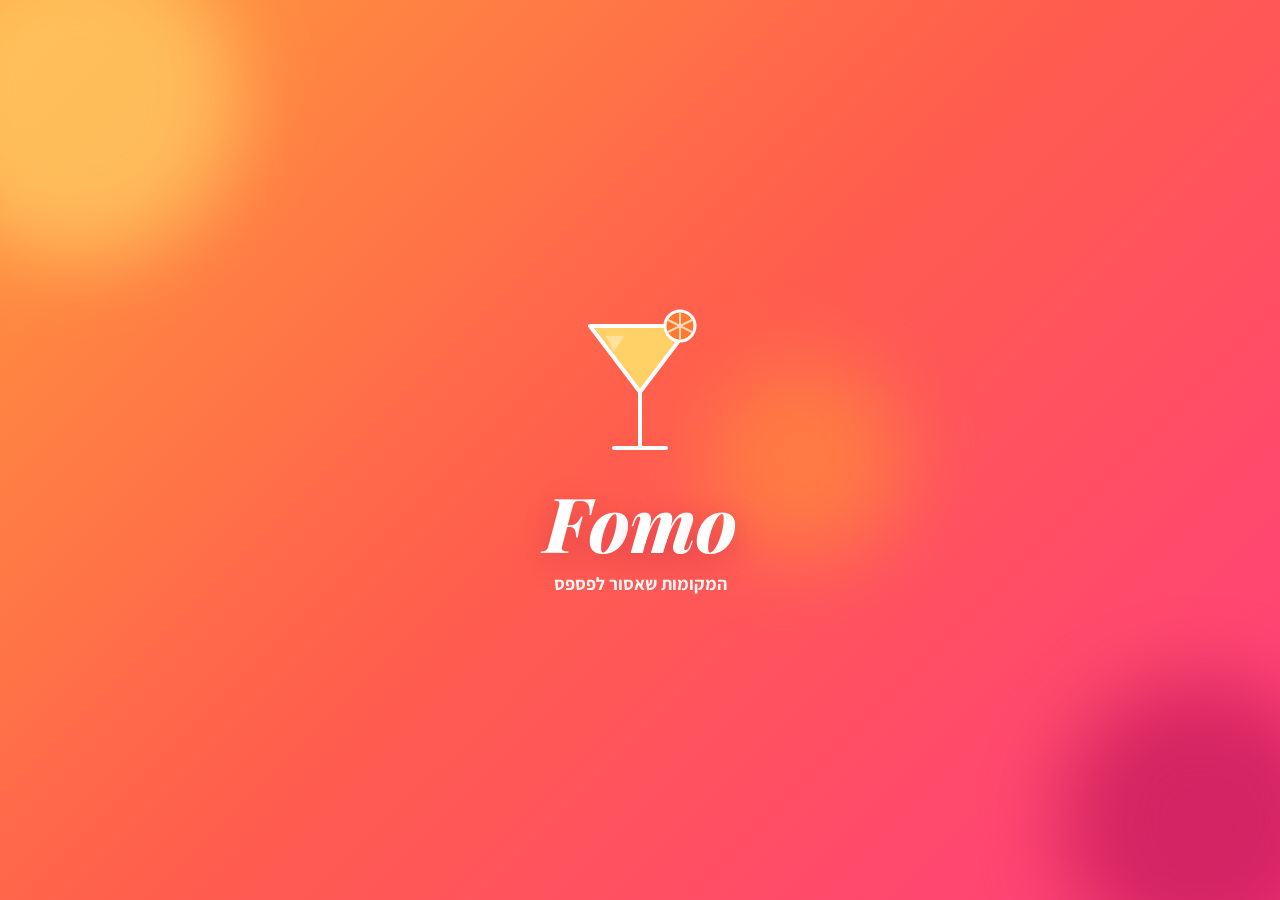
==== index.html @ d60d2521 "v54: settings in 4 tabs (me/group/notifications/more) with deep links; 'קבוצה' instead of 'רשימה'; b" ====
<!DOCTYPE html>
<html lang="he" dir="rtl">
<head>
<meta charset="utf-8">
<meta name="viewport" content="width=device-width,initial-scale=1,viewport-fit=cover">
<title>Fomo</title>
<meta name="theme-color" content="#FF5E4D">
<meta name="apple-mobile-web-app-capable" content="yes">
<meta name="mobile-web-app-capable" content="yes">
<meta name="apple-mobile-web-app-status-bar-style" content="black-translucent">
<meta name="apple-mobile-web-app-title" content="Fomo">
<script>try{var d=document.documentElement,t=localStorage.getItem("rs-theme");if(t)d.dataset.theme=t;var f=localStorage.getItem("rs-fs");if(f)d.dataset.fs=f;if(localStorage.getItem("rs-hc"))d.dataset.hc="1"}catch(e){}</script>
<link rel="manifest" href="manifest.webmanifest">
<link rel="icon" href="icons/icon-192.png">
<link rel="apple-touch-icon" href="icons/apple-touch-icon.png">
<link rel="preconnect" href="https://fonts.googleapis.com">
<link href="https://fonts.googleapis.com/css2?family=Frank+Ruhl+Libre:wght@700;900&family=Playfair+Display:ital,wght@1,800&family=Rubik:wght@500;700;800&family=Assistant:wght@400;600;700&display=swap" rel="stylesheet">
<link rel="stylesheet" href="vendor/leaflet.css?v=54">
<link rel="stylesheet" href="vendor/markercluster.css?v=54">
<link rel="stylesheet" href="style.css?v=54">
</head>
<body class="splashing">
<div id="splash" role="presentation">
  <div class="sp-blob b1"></div><div class="sp-blob b2"></div><div class="sp-blob b3"></div>
  <svg class="sp-glass" viewBox="0 0 120 160" aria-hidden="true">
    <defs><clipPath id="bowl"><path d="M14 22 H106 L60 84 Z"/></clipPath></defs>
    <g clip-path="url(#bowl)"><rect class="liquid" x="0" y="20" width="120" height="70"/><path class="shine" d="M26 30 H44 L34 46 Z"/></g>
    <circle class="bub" cx="52" cy="62" r="2.5"/><circle class="bub" cx="64" cy="54" r="2"/><circle class="bub" cx="58" cy="70" r="1.8"/>
    <path class="outline" d="M10 20 H110 L60 86 Z M60 86 V140 M34 142 H86"/>
    <g class="slice"><circle cx="100" cy="20" r="15" fill="#FF7A2F" stroke="#fff" stroke-width="3"/><path d="M100 7 V33 M88 14 L112 26 M88 26 L112 14" stroke="#FFD9B8" stroke-width="2"/></g>
  </svg>
  <div class="sp-word"><span>F</span><span>o</span><span>m</span><span>o</span></div>
  <div class="sp-tag">המקומות שאסור לפספס</div>
</div>
<div id="gate" class="gate" hidden></div>
<div id="app" hidden>
<header class="band">
  <div class="wrap">
    <div class="top">
      <div>
        <div class="brand">Fomo</div>
        <h1>המסעדות שלנו</h1>
        <div class="stats" id="stats">טוען…</div>
        <div class="greet" id="greet" hidden></div>
      </div>
      <div class="hbtns">
        <button class="btn ghost" id="pickBtn" type="button"><svg viewBox="0 0 24 24" fill="none" stroke="currentColor" stroke-width="2"><rect x="3" y="3" width="18" height="18" rx="4"/><circle cx="8.5" cy="8.5" r="1.3" fill="currentColor"/><circle cx="15.5" cy="15.5" r="1.3" fill="currentColor"/><circle cx="12" cy="12" r="1.3" fill="currentColor"/></svg>לאן הולכים הערב?</button>
        <button class="btn" id="addBtn" type="button"><svg viewBox="0 0 24 24" fill="none" stroke="currentColor" stroke-width="2.5"><path d="M12 5v14M5 12h14"/></svg>מסעדה חדשה</button>
        <button class="btn ghost icon bell-btn" id="bellBtn" type="button" aria-label="מה חדש"><svg viewBox="0 0 24 24" fill="none" stroke="currentColor" stroke-width="2" stroke-linecap="round" stroke-linejoin="round"><path d="M6 8a6 6 0 0 1 12 0c0 7 3 9 3 9H3s3-2 3-9M10.3 21a1.9 1.9 0 0 0 3.4 0"/></svg><span class="bell-n" hidden></span></button>
        <button class="btn ghost" id="listBtn" type="button"><svg viewBox="0 0 24 24" fill="none" stroke="currentColor" stroke-width="2"><path d="M8 6h13M8 12h13M8 18h13M3 6h.01M3 12h.01M3 18h.01"/></svg>הקבוצות שלי</button>
        <button class="btn ghost icon" id="setBtn" type="button" aria-label="הגדרות" title="הגדרות"><svg viewBox="0 0 24 24" fill="none" stroke="currentColor" stroke-width="2"><circle cx="12" cy="12" r="3"/><path d="M19.4 15a1.7 1.7 0 0 0 .3 1.8l.1.1a2 2 0 1 1-2.8 2.8l-.1-.1a1.7 1.7 0 0 0-1.8-.3 1.7 1.7 0 0 0-1 1.5V21a2 2 0 1 1-4 0v-.1a1.7 1.7 0 0 0-1.1-1.5 1.7 1.7 0 0 0-1.8.3l-.1.1a2 2 0 1 1-2.8-2.8l.1-.1a1.7 1.7 0 0 0 .3-1.8 1.7 1.7 0 0 0-1.5-1H3a2 2 0 1 1 0-4h.1a1.7 1.7 0 0 0 1.5-1.1 1.7 1.7 0 0 0-.3-1.8l-.1-.1a2 2 0 1 1 2.8-2.8l.1.1a1.7 1.7 0 0 0 1.8.3H9a1.7 1.7 0 0 0 1-1.5V3a2 2 0 1 1 4 0v.1a1.7 1.7 0 0 0 1 1.5 1.7 1.7 0 0 0 1.8-.3l.1-.1a2 2 0 1 1 2.8 2.8l-.1.1a1.7 1.7 0 0 0-.3 1.8V9a1.7 1.7 0 0 0 1.5 1H21a2 2 0 1 1 0 4h-.1a1.7 1.7 0 0 0-1.5 1z"/></svg></button>
      </div>
    </div>
    <nav class="tabs" aria-label="תצוגות">
      <a href="#" data-v="list"><svg viewBox="0 0 24 24" fill="none" stroke="currentColor" stroke-width="2" aria-hidden="true"><path d="M3 11l9-7 9 7"/><path d="M5 10v10h14V10"/><path d="M10 20v-6h4v6"/></svg><span>בית</span></a>
      <a href="#map" data-v="map"><svg viewBox="0 0 24 24" fill="none" stroke="currentColor" stroke-width="2" aria-hidden="true"><path d="M9 4L3 6v14l6-2 6 2 6-2V4l-6 2z"/><path d="M9 4v14M15 6v14"/></svg><span>מפה</span></a>
      <a href="#timeline" data-v="timeline"><svg viewBox="0 0 24 24" fill="none" stroke="currentColor" stroke-width="2" aria-hidden="true"><rect x="3" y="5" width="18" height="16" rx="2"/><path d="M3 10h18M8 3v4M16 3v4"/></svg><span>יציאות</span></a>
      <a href="#stats" data-v="stats"><svg viewBox="0 0 24 24" fill="none" stroke="currentColor" stroke-width="2" aria-hidden="true"><path d="M4 20V10M10 20V4M16 20v-7M22 20H2"/></svg><span>נתונים</span></a>
      <a href="#me" data-v="me"><svg viewBox="0 0 24 24" fill="none" stroke="currentColor" stroke-width="2" aria-hidden="true"><circle cx="12" cy="8" r="4"/><path d="M4 21c0-4 3.6-7 8-7s8 3 8 7"/></svg><span>אני</span></a>
    </nav>
  </div>
</header>
<main>
  <section class="view" id="v-list">
    <div class="band wrap notices" id="pollBar"></div>
    <div class="band tools wrap">
      <div class="seg" role="group" aria-label="סינון לפי מצב">
        <button type="button" data-view="all" aria-pressed="true">הכל</button>
        <button type="button" data-view="want" aria-pressed="false">רוצים ללכת</button>
        <button type="button" data-view="been" aria-pressed="false">היינו</button>
        <button type="button" data-view="match" aria-pressed="false">שנינו רוצים השבוע</button>
      </div>
      <span class="sx-qwrap"><span class="sx-spark" aria-hidden="true">✨</span><input class="search" id="q" type="search" enterkeyhint="search" placeholder="חיפוש חכם: שם, או ״בר יין שקט״" aria-label="חיפוש חכם"></span>
      <div class="sortrow"><select id="sort" aria-label="מיון">
        <option value="recent">עודכנו לאחרונה</option>
        <option value="rating">הכי אהבנו</option>
        <option value="visit">ביקור אחרון</option>
        <option value="name">לפי שם</option>
        <option value="near">הכי קרוב אליי</option>
      </select><button class="btn mobonly" id="pickBtnM" type="button"><svg viewBox="0 0 24 24" fill="none" stroke="currentColor" stroke-width="2"><rect x="3" y="3" width="18" height="18" rx="4"/><circle cx="8.5" cy="8.5" r="1.3" fill="currentColor"/><circle cx="15.5" cy="15.5" r="1.3" fill="currentColor"/><circle cx="12" cy="12" r="1.3" fill="currentColor"/></svg>לאן הולכים?</button></div>
    </div>
    <div class="stk-sen" id="stkSen" aria-hidden="true"></div><div class="band wrap stickybar" id="stickyBar"><div class="chips" id="cuis" role="toolbar" aria-label="סינון מהיר"></div><div class="chips featrow" id="featRow" role="group" aria-label="סינון לפי תכונות" hidden></div></div>
    <div class="band wrap"><div id="friendsLoved"></div><p class="status" id="status"></p><div class="grid" id="grid"></div></div>
  </section>
  <section class="view band wrap" id="v-map" hidden>
    <div class="mapwrap"><div id="lmap" class="lmap" role="region" aria-label="מפת המסעדות"></div><div id="mapCard" class="mapcard" hidden></div></div>
    <div class="row" style="margin-top:12px"><button class="btn" type="button" id="locMe">המיקום שלי</button><button class="btn" type="button" id="fitAll">הצגת כל המסעדות</button><span class="note" style="margin:0"><i class="dot" style="background:var(--mint)"></i>היינו &nbsp; <i class="dot" style="background:var(--wine)"></i>רוצים ללכת</span></div>
    <div id="nomap"></div>
  </section>
  <section class="view band wrap" id="v-timeline" hidden>
    <div id="soon"></div>
    <div id="memory"></div>
    <div class="row"><div class="seg" role="group" aria-label="סינון ביקורים"><button type="button" data-tl="all" aria-pressed="true">כל הביקורים</button><button type="button" data-tl="special" aria-pressed="false">רק ימים מיוחדים</button></div></div>
    <div id="tl"></div>
  </section>
  <section class="view band wrap" id="v-stats" hidden>
    <div class="row" style="justify-content:space-between;margin-bottom:16px"><h2 style="font-size:clamp(26px,3.5vw,34px)" id="stTitle">הסטטיסטיקות שלנו</h2><select id="stYear" aria-label="תקופה"></select></div>
    <div id="st"></div>
  </section>
  <section class="view band wrap" id="v-me" hidden><div id="me"></div></section>
</main>
<nav class="tabbar" aria-label="ניווט">
  <a href="#" data-v="list"><svg viewBox="0 0 24 24" fill="none" stroke="currentColor" stroke-width="2"><path d="M3 11l9-7 9 7"/><path d="M5 10v10h14V10"/><path d="M10 20v-6h4v6"/></svg><span>בית</span></a>
  <a href="#map" data-v="map"><svg viewBox="0 0 24 24" fill="none" stroke="currentColor" stroke-width="2"><path d="M9 4L3 6v14l6-2 6 2 6-2V4l-6 2z"/><path d="M9 4v14M15 6v14"/></svg><span>מפה</span></a>
  <button type="button" class="tb-add" id="addBtnM" aria-label="מקום חדש"><svg viewBox="0 0 24 24" fill="none" stroke="currentColor" stroke-width="2.6"><path d="M12 5v14M5 12h14"/></svg></button>
  <a href="#timeline" data-v="timeline"><svg viewBox="0 0 24 24" fill="none" stroke="currentColor" stroke-width="2"><rect x="3" y="5" width="18" height="16" rx="2"/><path d="M3 10h18M8 3v4M16 3v4"/></svg><span>יציאות</span></a>
  <a href="#me" data-v="me"><svg viewBox="0 0 24 24" fill="none" stroke="currentColor" stroke-width="2" aria-hidden="true"><circle cx="12" cy="8" r="4"/><path d="M4 21c0-4 3.6-7 8-7s8 3 8 7"/></svg><span>אני</span></a>
</nav>
<button class="fab" id="fab" type="button" aria-label="צילום במסעדה" title="צילום במסעדה"><svg viewBox="0 0 24 24" fill="none" stroke="currentColor" stroke-width="2"><path d="M4 8h3l2-3h6l2 3h3v11H4z"/><circle cx="12" cy="13" r="3.5"/></svg></button>
</div>
<div class="ov" id="ov" hidden><div class="sheet" role="dialog" aria-modal="true" aria-label="פרטים"><div class="sx-bar"><button class="x" type="button" id="closeBtn" aria-label="סגירה">×</button></div><div id="sb"></div></div></div>
<div class="lb" id="lb" hidden><img id="lbImg" alt=""></div>
<div class="toast" id="toast" hidden></div>
<div class="utoast" id="utoast" hidden role="status"><span id="utTxt"></span><button type="button" id="utBtn">ביטול</button><i id="utBar"></i></div>
<div class="ptr" id="ptr" aria-hidden="true"><svg viewBox="0 0 24 24" fill="none" stroke="currentColor" stroke-width="2.4" stroke-linecap="round"><path d="M12 4v12M6 10l6 6 6-6"/></svg></div>
<datalist id="cuisList"><option>איטלקי</option><option>אסייתי</option><option>יפני / סושי</option><option>בשרים</option><option>דגים ופירות ים</option><option>ים-תיכוני</option><option>המבורגר</option><option>פיצה</option><option>מקסיקני</option><option>הודי</option><option>מסעדת שף</option><option>בר קוקטיילים</option><option>בר יין</option><option>פאב</option><option>קפה ובראנץ'</option><option>טבעוני</option><option>חומוס ומזרחי</option><option>קינוחים</option></datalist>
<script src="config.js?v=54"></script>
<script src="vendor/supabase.js?v=54"></script>
<script src="app.js?v=54"></script>
</body>
</html>
---- vendor/leaflet.css ----
/* required styles */

.leaflet-pane,
.leaflet-tile,
.leaflet-marker-icon,
.leaflet-marker-shadow,
.leaflet-tile-container,
.leaflet-pane > svg,
.leaflet-pane > canvas,
.leaflet-zoom-box,
.leaflet-image-layer,
.leaflet-layer {
	position: absolute;
	left: 0;
	top: 0;
	}
.leaflet-container {
	overflow: hidden;
	}
.leaflet-tile,
.leaflet-marker-icon,
.leaflet-marker-shadow {
	-webkit-user-select: none;
	   -moz-user-select: none;
	        user-select: none;
	  -webkit-user-drag: none;
	}
/* Prevents IE11 from highlighting tiles in blue */
.leaflet-tile::selection {
	background: transparent;
}
/* Safari renders non-retina tile on retina better with this, but Chrome is worse */
.leaflet-safari .leaflet-tile {
	image-rendering: -webkit-optimize-contrast;
	}
/* hack that prevents hw layers "stretching" when loading new tiles */
.leaflet-safari .leaflet-tile-container {
	width: 1600px;
	height: 1600px;
	-webkit-transform-origin: 0 0;
	}
.leaflet-marker-icon,
.leaflet-marker-shadow {
	display: block;
	}
/* .leaflet-container svg: reset svg max-width decleration shipped in Joomla! (joomla.org) 3.x */
/* .leaflet-container img: map is broken in FF if you have max-width: 100% on tiles */
.leaflet-container .leaflet-overlay-pane svg {
	max-width: none !important;
	max-height: none !important;
	}
.leaflet-container .leaflet-marker-pane img,
.leaflet-container .leaflet-shadow-pane img,
.leaflet-container .leaflet-tile-pane img,
.leaflet-container img.leaflet-image-layer,
.leaflet-container .leaflet-tile {
	max-width: none !important;
	max-height: none !important;
	width: auto;
	padding: 0;
	}

.leaflet-container img.leaflet-tile {
	/* See: https://bugs.chromium.org/p/chromium/issues/detail?id=600120 */
	mix-blend-mode: plus-lighter;
}

.leaflet-container.leaflet-touch-zoom {
	-ms-touch-action: pan-x pan-y;
	touch-action: pan-x pan-y;
	}
.leaflet-container.leaflet-touch-drag {
	-ms-touch-action: pinch-zoom;
	/* Fallback for FF which doesn't support pinch-zoom */
	touch-action: none;
	touch-action: pinch-zoom;
}
.leaflet-container.leaflet-touch-drag.leaflet-touch-zoom {
	-ms-touch-action: none;
	touch-action: none;
}
.leaflet-container {
	-webkit-tap-highlight-color: transparent;
}
.leaflet-container a {
	-webkit-tap-highlight-color: rgba(51, 181, 229, 0.4);
}
.leaflet-tile {
	filter: inherit;
	visibility: hidden;
	}
.leaflet-tile-loaded {
	visibility: inherit;
	}
.leaflet-zoom-box {
	width: 0;
	height: 0;
	-moz-box-sizing: border-box;
	     box-sizing: border-box;
	z-index: 800;
	}
/* workaround for https://bugzilla.mozilla.org/show_bug.cgi?id=888319 */
.leaflet-overlay-pane svg {
	-moz-user-select: none;
	}

.leaflet-pane         { z-index: 400; }

.leaflet-tile-pane    { z-index: 200; }
.leaflet-overlay-pane { z-index: 400; }
.leaflet-shadow-pane  { z-index: 500; }
.leaflet-marker-pane  { z-index: 600; }
.leaflet-tooltip-pane   { z-index: 650; }
.leaflet-popup-pane   { z-index: 700; }

.leaflet-map-pane canvas { z-index: 100; }
.leaflet-map-pane svg    { z-index: 200; }

.leaflet-vml-shape {
	width: 1px;
	height: 1px;
	}
.lvml {
	behavior: url(#default#VML);
	display: inline-block;
	position: absolute;
	}


/* control positioning */

.leaflet-control {
	position: relative;
	z-index: 800;
	pointer-events: visiblePainted; /* IE 9-10 doesn't have auto */
	pointer-events: auto;
	}
.leaflet-top,
.leaflet-bottom {
	position: absolute;
	z-index: 1000;
	pointer-events: none;
	}
.leaflet-top {
	top: 0;
	}
.leaflet-right {
	right: 0;
	}
.leaflet-bottom {
	bottom: 0;
	}
.leaflet-left {
	left: 0;
	}
.leaflet-control {
	float: left;
	clear: both;
	}
.leaflet-right .leaflet-control {
	float: right;
	}
.leaflet-top .leaflet-control {
	margin-top: 10px;
	}
.leaflet-bottom .leaflet-control {
	margin-bottom: 10px;
	}
.leaflet-left .leaflet-control {
	margin-left: 10px;
	}
.leaflet-right .leaflet-control {
	margin-right: 10px;
	}


/* zoom and fade animations */

.leaflet-fade-anim .leaflet-popup {
	opacity: 0;
	-webkit-transition: opacity 0.2s linear;
	   -moz-transition: opacity 0.2s linear;
	        transition: opacity 0.2s linear;
	}
.leaflet-fade-anim .leaflet-map-pane .leaflet-popup {
	opacity: 1;
	}
.leaflet-zoom-animated {
	-webkit-transform-origin: 0 0;
	    -ms-transform-origin: 0 0;
	        transform-origin: 0 0;
	}
svg.leaflet-zoom-animated {
	will-change: transform;
}

.leaflet-zoom-anim .leaflet-zoom-animated {
	-webkit-transition: -webkit-transform 0.25s cubic-bezier(0,0,0.25,1);
	   -moz-transition:    -moz-transform 0.25s cubic-bezier(0,0,0.25,1);
	        transition:         transform 0.25s cubic-bezier(0,0,0.25,1);
	}
.leaflet-zoom-anim .leaflet-tile,
.leaflet-pan-anim .leaflet-tile {
	-webkit-transition: none;
	   -moz-transition: none;
	        transition: none;
	}

.leaflet-zoom-anim .leaflet-zoom-hide {
	visibility: hidden;
	}


/* cursors */

.leaflet-interactive {
	cursor: pointer;
	}
.leaflet-grab {
	cursor: -webkit-grab;
	cursor:    -moz-grab;
	cursor:         grab;
	}
.leaflet-crosshair,
.leaflet-crosshair .leaflet-interactive {
	cursor: crosshair;
	}
.leaflet-popup-pane,
.leaflet-control {
	cursor: auto;
	}
.leaflet-dragging .leaflet-grab,
.leaflet-dragging .leaflet-grab .leaflet-interactive,
.leaflet-dragging .leaflet-marker-draggable {
	cursor: move;
	cursor: -webkit-grabbing;
	cursor:    -moz-grabbing;
	cursor:         grabbing;
	}

/* marker & overlays interactivity */
.leaflet-marker-icon,
.leaflet-marker-shadow,
.leaflet-image-layer,
.leaflet-pane > svg path,
.leaflet-tile-container {
	pointer-events: none;
	}

.leaflet-marker-icon.leaflet-interactive,
.leaflet-image-layer.leaflet-interactive,
.leaflet-pane > svg path.leaflet-interactive,
svg.leaflet-image-layer.leaflet-interactive path {
	pointer-events: visiblePainted; /* IE 9-10 doesn't have auto */
	pointer-events: auto;
	}

/* visual tweaks */

.leaflet-container {
	background: #ddd;
	outline-offset: 1px;
	}
.leaflet-container a {
	color: #0078A8;
	}
.leaflet-zoom-box {
	border: 2px dotted #38f;
	background: rgba(255,255,255,0.5);
	}


/* general typography */
.leaflet-container {
	font-family: "Helvetica Neue", Arial, Helvetica, sans-serif;
	font-size: 12px;
	font-size: 0.75rem;
	line-height: 1.5;
	}


/* general toolbar styles */

.leaflet-bar {
	box-shadow: 0 1px 5px rgba(0,0,0,0.65);
	border-radius: 4px;
	}
.leaflet-bar a {
	background-color: #fff;
	border-bottom: 1px solid #ccc;
	width: 26px;
	height: 26px;
	line-height: 26px;
	display: block;
	text-align: center;
	text-decoration: none;
	color: black;
	}
.leaflet-bar a,
.leaflet-control-layers-toggle {
	background-position: 50% 50%;
	background-repeat: no-repeat;
	display: block;
	}
.leaflet-bar a:hover,
.leaflet-bar a:focus {
	background-color: #f4f4f4;
	}
.leaflet-bar a:first-child {
	border-top-left-radius: 4px;
	border-top-right-radius: 4px;
	}
.leaflet-bar a:last-child {
	border-bottom-left-radius: 4px;
	border-bottom-right-radius: 4px;
	border-bottom: none;
	}
.leaflet-bar a.leaflet-disabled {
	cursor: default;
	background-color: #f4f4f4;
	color: #bbb;
	}

.leaflet-touch .leaflet-bar a {
	width: 30px;
	height: 30px;
	line-height: 30px;
	}
.leaflet-touch .leaflet-bar a:first-child {
	border-top-left-radius: 2px;
	border-top-right-radius: 2px;
	}
.leaflet-touch .leaflet-bar a:last-child {
	border-bottom-left-radius: 2px;
	border-bottom-right-radius: 2px;
	}

/* zoom control */

.leaflet-control-zoom-in,
.leaflet-control-zoom-out {
	font: bold 18px 'Lucida Console', Monaco, monospace;
	text-indent: 1px;
	}

.leaflet-touch .leaflet-control-zoom-in, .leaflet-touch .leaflet-control-zoom-out  {
	font-size: 22px;
	}


/* layers control */

.leaflet-control-layers {
	box-shadow: 0 1px 5px rgba(0,0,0,0.4);
	background: #fff;
	border-radius: 5px;
	}
.leaflet-control-layers-toggle {
	background-image: url(images/layers.png);
	width: 36px;
	height: 36px;
	}
.leaflet-retina .leaflet-control-layers-toggle {
	background-image: url(images/layers-2x.png);
	background-size: 26px 26px;
	}
.leaflet-touch .leaflet-control-layers-toggle {
	width: 44px;
	height: 44px;
	}
.leaflet-control-layers .leaflet-control-layers-list,
.leaflet-control-layers-expanded .leaflet-control-layers-toggle {
	display: none;
	}
.leaflet-control-layers-expanded .leaflet-control-layers-list {
	display: block;
	position: relative;
	}
.leaflet-control-layers-expanded {
	padding: 6px 10px 6px 6px;
	color: #333;
	background: #fff;
	}
.leaflet-control-layers-scrollbar {
	overflow-y: scroll;
	overflow-x: hidden;
	padding-right: 5px;
	}
.leaflet-control-layers-selector {
	margin-top: 2px;
	position: relative;
	top: 1px;
	}
.leaflet-control-layers label {
	display: block;
	font-size: 13px;
	font-size: 1.08333em;
	}
.leaflet-control-layers-separator {
	height: 0;
	border-top: 1px solid #ddd;
	margin: 5px -10px 5px -6px;
	}

/* Default icon URLs */
.leaflet-default-icon-path { /* used only in path-guessing heuristic, see L.Icon.Default */
	background-image: url(images/marker-icon.png);
	}


/* attribution and scale controls */

.leaflet-container .leaflet-control-attribution {
	background: #fff;
	background: rgba(255, 255, 255, 0.8);
	margin: 0;
	}
.leaflet-control-attribution,
.leaflet-control-scale-line {
	padding: 0 5px;
	color: #333;
	line-height: 1.4;
	}
.leaflet-control-attribution a {
	text-decoration: none;
	}
.leaflet-control-attribution a:hover,
.leaflet-control-attribution a:focus {
	text-decoration: underline;
	}
.leaflet-attribution-flag {
	display: inline !important;
	vertical-align: baseline !important;
	width: 1em;
	height: 0.6669em;
	}
.leaflet-left .leaflet-control-scale {
	margin-left: 5px;
	}
.leaflet-bottom .leaflet-control-scale {
	margin-bottom: 5px;
	}
.leaflet-control-scale-line {
	border: 2px solid #777;
	border-top: none;
	line-height: 1.1;
	padding: 2px 5px 1px;
	white-space: nowrap;
	-moz-box-sizing: border-box;
	     box-sizing: border-box;
	background: rgba(255, 255, 255, 0.8);
	text-shadow: 1px 1px #fff;
	}
.leaflet-control-scale-line:not(:first-child) {
	border-top: 2px solid #777;
	border-bottom: none;
	margin-top: -2px;
	}
.leaflet-control-scale-line:not(:first-child):not(:last-child) {
	border-bottom: 2px solid #777;
	}

.leaflet-touch .leaflet-control-attribution,
.leaflet-touch .leaflet-control-layers,
.leaflet-touch .leaflet-bar {
	box-shadow: none;
	}
.leaflet-touch .leaflet-control-layers,
.leaflet-touch .leaflet-bar {
	border: 2px solid rgba(0,0,0,0.2);
	background-clip: padding-box;
	}


/* popup */

.leaflet-popup {
	position: absolute;
	text-align: center;
	margin-bottom: 20px;
	}
.leaflet-popup-content-wrapper {
	padding: 1px;
	text-align: left;
	border-radius: 12px;
	}
.leaflet-popup-content {
	margin: 13px 24px 13px 20px;
	line-height: 1.3;
	font-size: 13px;
	font-size: 1.08333em;
	min-height: 1px;
	}
.leaflet-popup-content p {
	margin: 17px 0;
	margin: 1.3em 0;
	}
.leaflet-popup-tip-container {
	width: 40px;
	height: 20px;
	position: absolute;
	left: 50%;
	margin-top: -1px;
	margin-left: -20px;
	overflow: hidden;
	pointer-events: none;
	}
.leaflet-popup-tip {
	width: 17px;
	height: 17px;
	padding: 1px;

	margin: -10px auto 0;
	pointer-events: auto;

	-webkit-transform: rotate(45deg);
	   -moz-transform: rotate(45deg);
	    -ms-transform: rotate(45deg);
	        transform: rotate(45deg);
	}
.leaflet-popup-content-wrapper,
.leaflet-popup-tip {
	background: white;
	color: #333;
	box-shadow: 0 3px 14px rgba(0,0,0,0.4);
	}
.leaflet-container a.leaflet-popup-close-button {
	position: absolute;
	top: 0;
	right: 0;
	border: none;
	text-align: center;
	width: 24px;
	height: 24px;
	font: 16px/24px Tahoma, Verdana, sans-serif;
	color: #757575;
	text-decoration: none;
	background: transparent;
	}
.leaflet-container a.leaflet-popup-close-button:hover,
.leaflet-container a.leaflet-popup-close-button:focus {
	color: #585858;
	}
.leaflet-popup-scrolled {
	overflow: auto;
	}

.leaflet-oldie .leaflet-popup-content-wrapper {
	-ms-zoom: 1;
	}
.leaflet-oldie .leaflet-popup-tip {
	width: 24px;
	margin: 0 auto;

	-ms-filter: "progid:DXImageTransform.Microsoft.Matrix(M11=0.70710678, M12=0.70710678, M21=-0.70710678, M22=0.70710678)";
	filter: progid:DXImageTransform.Microsoft.Matrix(M11=0.70710678, M12=0.70710678, M21=-0.70710678, M22=0.70710678);
	}

.leaflet-oldie .leaflet-control-zoom,
.leaflet-oldie .leaflet-control-layers,
.leaflet-oldie .leaflet-popup-content-wrapper,
.leaflet-oldie .leaflet-popup-tip {
	border: 1px solid #999;
	}


/* div icon */

.leaflet-div-icon {
	background: #fff;
	border: 1px solid #666;
	}


/* Tooltip */
/* Base styles for the element that has a tooltip */
.leaflet-tooltip {
	position: absolute;
	padding: 6px;
	background-color: #fff;
	border: 1px solid #fff;
	border-radius: 3px;
	color: #222;
	white-space: nowrap;
	-webkit-user-select: none;
	-moz-user-select: none;
	-ms-user-select: none;
	user-select: none;
	pointer-events: none;
	box-shadow: 0 1px 3px rgba(0,0,0,0.4);
	}
.leaflet-tooltip.leaflet-interactive {
	cursor: pointer;
	pointer-events: auto;
	}
.leaflet-tooltip-top:before,
.leaflet-tooltip-bottom:before,
.leaflet-tooltip-left:before,
.leaflet-tooltip-right:before {
	position: absolute;
	pointer-events: none;
	border: 6px solid transparent;
	background: transparent;
	content: "";
	}

/* Directions */

.leaflet-tooltip-bottom {
	margin-top: 6px;
}
.leaflet-tooltip-top {
	margin-top: -6px;
}
.leaflet-tooltip-bottom:before,
.leaflet-tooltip-top:before {
	left: 50%;
	margin-left: -6px;
	}
.leaflet-tooltip-top:before {
	bottom: 0;
	margin-bottom: -12px;
	border-top-color: #fff;
	}
.leaflet-tooltip-bottom:before {
	top: 0;
	margin-top: -12px;
	margin-left: -6px;
	border-bottom-color: #fff;
	}
.leaflet-tooltip-left {
	margin-left: -6px;
}
.leaflet-tooltip-right {
	margin-left: 6px;
}
.leaflet-tooltip-left:before,
.leaflet-tooltip-right:before {
	top: 50%;
	margin-top: -6px;
	}
.leaflet-tooltip-left:before {
	right: 0;
	margin-right: -12px;
	border-left-color: #fff;
	}
.leaflet-tooltip-right:before {
	left: 0;
	margin-left: -12px;
	border-right-color: #fff;
	}

/* Printing */

@media print {
	/* Prevent printers from removing background-images of controls. */
	.leaflet-control {
		-webkit-print-color-adjust: exact;
		print-color-adjust: exact;
		}
	}
---- vendor/markercluster.css ----
.leaflet-cluster-anim .leaflet-marker-icon, .leaflet-cluster-anim .leaflet-marker-shadow {
	-webkit-transition: -webkit-transform 0.3s ease-out, opacity 0.3s ease-in;
	-moz-transition: -moz-transform 0.3s ease-out, opacity 0.3s ease-in;
	-o-transition: -o-transform 0.3s ease-out, opacity 0.3s ease-in;
	transition: transform 0.3s ease-out, opacity 0.3s ease-in;
}

.leaflet-cluster-spider-leg {
	/* stroke-dashoffset (duration and function) should match with leaflet-marker-icon transform in order to track it exactly */
	-webkit-transition: -webkit-stroke-dashoffset 0.3s ease-out, -webkit-stroke-opacity 0.3s ease-in;
	-moz-transition: -moz-stroke-dashoffset 0.3s ease-out, -moz-stroke-opacity 0.3s ease-in;
	-o-transition: -o-stroke-dashoffset 0.3s ease-out, -o-stroke-opacity 0.3s ease-in;
	transition: stroke-dashoffset 0.3s ease-out, stroke-opacity 0.3s ease-in;
}
---- style.css ----
/* Fomo · golden hour
   VOICE: light, warm, inviting — an aperitivo at sunset
   IDEA: a spritz glass catching the last light; everything glows a little
   COLOUR: ivory ground, orange→coral→pink gradient, mint for "been", gold stars
   MOTION: intro splash each launch, rising cards, sliding sheets, popping hearts */
:root{color-scheme:light dark;
  --bg:light-dark(#FFF8F1,#160E13);--card:light-dark(#FFFFFF,#21161D);--soft:light-dark(#FFEFE3,#2B1D25);--soft2:light-dark(#FFF4EB,#261A21);
  --line:light-dark(#F4E2D4,#3A2A33);--ink:light-dark(#2A1630,#FCEFE6);--mute:light-dark(#8B7380,#BBA4B0);
  --red:light-dark(#FF5A3C,#FF6E4A);--redd:light-dark(#E8442A,#FF5A3C);--wine:#FF4E6A;--mint:#14B88A;--brass:#FFB547;--sun:#FFB547;
  --ok:#14B88A;--bad:light-dark(#E5383B,#FF7B7D);
  --grad:linear-gradient(135deg,#FF9A3C 0%,#FF5E4D 48%,#FF3D7F 100%);
  --grad-soft:linear-gradient(135deg,#FFE1C7,#FFD3D6);
  --sea:light-dark(#DCEFF3,#10232A);--land:light-dark(#FFF8F1,#21161D);--landl:light-dark(#F1D9C6,#3A2A33);
  --shadow:0 8px 28px light-dark(#ff5a3c1a,#00000066);--shadow-sm:0 2px 10px light-dark(#2a163012,#00000055);
  --ease:cubic-bezier(.2,.8,.2,1);--spring:cubic-bezier(.34,1.56,.64,1)}
:root[data-theme=light]{color-scheme:light}:root[data-theme=dark]{color-scheme:dark}
*{box-sizing:border-box;min-width:0;-webkit-tap-highlight-color:transparent}
html{scroll-behavior:smooth}
body{margin:0;background:var(--bg);color:var(--ink);font:16px/1.55 Assistant,system-ui,sans-serif;overflow-x:clip}
h1,h2,h3{font-family:Rubik,Assistant,sans-serif;margin:0;line-height:1.1;text-wrap:balance;font-weight:800}
button,input,select,textarea{font:inherit;color:inherit}
.band{padding:clamp(18px,3vw,40px) max(5vw,16px)}
.wrap{max-width:1240px;margin:0 auto}

/* ---------- header ---------- */
header.band{position:relative;overflow:hidden;background:var(--grad);color:#fff;padding-bottom:0;padding-top:max(env(safe-area-inset-top),clamp(18px,3vw,40px));border-radius:0 0 28px 28px;box-shadow:0 10px 30px #ff5a3c33;isolation:isolate}
header.band::before,header.band::after{content:'';position:absolute;z-index:-1;border-radius:50%;filter:blur(30px);opacity:.55;pointer-events:none}
header.band::before{width:260px;height:260px;background:#FFD166;top:-120px;inset-inline-start:-60px;animation:drift 14s ease-in-out infinite alternate}
header.band::after{width:220px;height:220px;background:#FF2E93;bottom:-140px;inset-inline-end:10%;animation:drift 11s ease-in-out infinite alternate-reverse}
@keyframes drift{to{transform:translate(60px,30px) scale(1.15)}}
.top{display:flex;flex-wrap:wrap;gap:14px 24px;align-items:flex-end;justify-content:space-between}
.brand{font:italic 800 18px/1 'Playfair Display',Georgia,serif;color:#fff;opacity:.85;margin-bottom:6px;letter-spacing:.3px}
#app h1{font-size:clamp(32px,5vw,50px);color:#fff;cursor:pointer;text-shadow:0 2px 18px #b8203a40}
.stats{margin-top:8px;font-size:16px;color:#fff;opacity:.92}.stats b{font-family:Rubik;font-size:19px;font-weight:800}
.hbtns{display:flex;gap:10px;flex-wrap:wrap}
nav.tabs{display:flex;gap:6px;margin-top:20px;padding-bottom:16px;overflow-x:auto;scrollbar-width:none}
nav.tabs a{display:inline-flex;align-items:center;gap:8px;flex:none;color:#fff;text-decoration:none;font-weight:700;padding:9px 18px;border-radius:999px;opacity:.85;transition:background .25s,color .25s,opacity .25s}
nav.tabs a:hover{background:#ffffff26;opacity:1}
nav.tabs a[aria-current=page]{background:#fff;color:var(--red);opacity:1;box-shadow:0 4px 14px #b8203a33}

/* ---------- buttons & inputs ---------- */
.btn{display:inline-flex;align-items:center;justify-content:center;gap:8px;min-height:44px;padding:0 18px;border-radius:14px;border:1.5px solid var(--line);background:var(--card);font-weight:700;font-size:15px;cursor:pointer;text-decoration:none;color:var(--ink);white-space:nowrap;transition:transform .2s var(--spring),box-shadow .2s,background .2s,border-color .2s}
.btn:hover{border-color:light-dark(#F0C9B2,#5a4250);box-shadow:var(--shadow-sm)}
.btn:active{transform:scale(.96)}
.btn:disabled{opacity:.55;cursor:wait}
.btn svg{width:18px;height:18px;flex:none}
.btn.pri,.btn.on{background:var(--grad);border-color:transparent;color:#fff;box-shadow:0 6px 18px #ff5a3c40}
.btn.pri:hover,.btn.on:hover{box-shadow:0 8px 24px #ff5a3c59}
.btn.big{min-height:64px;font-size:18px;border-radius:18px;width:100%}
.btn.sm{min-height:36px;padding:0 10px;font-size:14px;border-radius:12px}
header .btn{background:#ffffff26;border-color:#ffffff59;color:#fff;backdrop-filter:blur(8px);-webkit-backdrop-filter:blur(8px)}
header .btn:hover{background:#ffffff40;box-shadow:none}
header #addBtn{background:#fff;color:var(--red);border-color:#fff}
.btn:focus-visible,.chip:focus-within,input:focus-visible,select:focus-visible,textarea:focus-visible,.card:focus-visible,nav.tabs a:focus-visible,.tabbar a:focus-visible{outline:3px solid #FFB547;outline-offset:2px}
.search,select,input.f,textarea.f,select.f{min-height:46px;border:1.5px solid var(--line);border-radius:14px;padding:0 14px;background:var(--card);font-size:16px;transition:border-color .2s,box-shadow .2s}
.search:focus,input.f:focus,textarea.f:focus,select.f:focus{outline:none;border-color:#FF8A5C;box-shadow:0 0 0 4px #ff8a5c29}
input.f,textarea.f,select.f{width:100%;padding:10px 14px}
textarea.f{min-height:96px;resize:vertical}textarea.paste{min-height:64px}
.search{flex:1 1 220px}
.tools{display:flex;flex-wrap:wrap;gap:12px;align-items:center;padding-bottom:6px}
.sortrow{display:flex;gap:8px;align-items:center}
.seg{display:inline-flex;flex-wrap:wrap;background:var(--soft);border-radius:16px;padding:4px;gap:2px}
.seg button{border:0;background:none;min-height:38px;padding:0 15px;border-radius:12px;font-weight:700;cursor:pointer;color:var(--mute);transition:background .25s var(--ease),color .25s,box-shadow .25s}
.seg button[aria-pressed=true]{background:var(--card);color:var(--red);box-shadow:var(--shadow-sm)}
.chips{display:flex;flex-wrap:wrap;gap:8px}
.chip{position:relative;display:inline-flex;align-items:center;min-height:34px;padding:0 14px;border-radius:999px;border:1.5px solid var(--line);background:var(--card);font-size:14px;font-weight:600;cursor:pointer;transition:all .2s var(--ease)}
.chip input{position:absolute;opacity:0;pointer-events:none}
.chip[aria-pressed=true],.chip:has(input:checked){background:var(--ink);border-color:var(--ink);color:var(--bg)}

/* ---------- cards ---------- */
.grid{display:grid;grid-template-columns:repeat(auto-fill,minmax(min(100%,270px),1fr));gap:18px}
.card{background:var(--card);border:0;border-radius:22px;overflow:hidden;cursor:pointer;display:flex;flex-direction:column;box-shadow:var(--shadow);transition:transform .3s var(--ease),box-shadow .3s}
.card:hover{transform:translateY(-4px);box-shadow:0 14px 36px #ff5a3c2b}
.card:active{transform:scale(.98)}
.cover{position:relative;aspect-ratio:4/3;background:var(--soft);overflow:hidden}
.cover img,.cover svg{position:absolute;inset:0;width:100%;height:100%;object-fit:cover;transition:transform .6s var(--ease)}
.card:hover .cover img,.card:hover .cover svg{transform:scale(1.06)}
.badges{position:absolute;top:10px;inset-inline-start:10px;display:flex;flex-direction:column;align-items:flex-start;gap:6px}
.badge{display:inline-block;background:#ffffffeb;color:#2A1630;font-weight:700;font-size:12px;padding:4px 10px;border-radius:999px;backdrop-filter:blur(6px);-webkit-backdrop-filter:blur(6px);box-shadow:0 2px 8px #0000001a}
.badge.been{background:var(--mint);color:#fff}
.badge.match{background:var(--wine);color:#fff;animation:glow 2.4s ease-in-out infinite}
@keyframes glow{50%{box-shadow:0 0 0 6px #ff4e6a33}}
.heart{position:absolute;top:8px;inset-inline-end:10px;color:#fff;filter:drop-shadow(0 1px 3px #0006);font-size:22px}
.cbody{padding:14px 16px 16px;display:flex;flex-direction:column;gap:6px;flex:1}
.cbody h3{font-size:21px;font-weight:700}
.meta{color:var(--mute);font-size:15px;margin:0}
.rate{font-weight:800;color:var(--ink)}.rate i{font-style:normal;color:var(--sun)}
.acts{display:flex;gap:6px;margin-top:auto;padding-top:8px;flex-wrap:wrap}
.acts .btn{flex:1 1 auto}
.pop{animation:pop .5s var(--spring)}
@keyframes pop{0%{transform:scale(1)}40%{transform:scale(1.25)}100%{transform:scale(1)}}
.empty{text-align:center;padding:60px 16px;color:var(--mute);grid-column:1/-1}
.empty h2{color:var(--ink);font-size:26px;margin-bottom:8px}
.status{color:var(--mute);font-size:15px;margin:0 0 8px}.status:empty{display:none}
.skel{border-radius:22px;background:var(--card);box-shadow:var(--shadow);overflow:hidden;min-height:260px;position:relative}
.skel::after{content:'';position:absolute;inset:0;background:linear-gradient(100deg,transparent 30%,light-dark(#ffe9dc,#2f2129) 50%,transparent 70%);background-size:200% 100%;animation:shimmer 1.3s linear infinite}
@keyframes shimmer{from{background-position:200% 0}to{background-position:-200% 0}}
.view[hidden]{display:none}
.view{animation:viewIn .45s var(--ease)}
@keyframes viewIn{from{opacity:0;transform:translateY(12px)}}
.anim>.card{animation:rise .6s var(--ease) both;animation-delay:calc(var(--i,0)*55ms)}
@keyframes rise{from{opacity:0;transform:translateY(22px) scale(.97)}}

/* ---------- map ---------- */
.lmap{height:min(72vh,680px);min-height:380px;border-radius:24px;overflow:hidden;box-shadow:var(--shadow);z-index:0}
.mini{height:240px;border-radius:18px;overflow:hidden;margin-top:14px;z-index:0;position:relative;box-shadow:var(--shadow-sm)}
.mini iframe{width:100%;height:100%;border:0;display:block}
.pin{width:28px;height:28px;border-radius:50% 50% 50% 0;transform:rotate(-45deg);border:3px solid #fff;box-shadow:0 3px 10px #0005;animation:pinDrop .5s var(--spring) both}
@keyframes pinDrop{from{opacity:0;transform:translateY(-24px) rotate(-45deg)}}
.pin.w{background:var(--wine)}.pin.b{background:var(--mint)}.pin.apx{opacity:.7;border-style:dashed}
.pin-wrap{background:none;border:0}
.leaflet-popup-content-wrapper{border-radius:18px!important;box-shadow:var(--shadow)!important}
.leaflet-popup-content{font:15px/1.4 Assistant,sans-serif;direction:rtl;text-align:right;margin:12px 14px}
.leaflet-popup-content b{font-family:Rubik,sans-serif;font-size:18px;display:block}
.leaflet-popup-content .row{margin-top:8px;gap:6px}
.leaflet-container{font-family:Assistant,sans-serif;background:var(--sea)}
.dot{display:inline-block;width:12px;height:12px;border-radius:50%;margin-inline-end:6px;vertical-align:-1px}
.res{list-style:none;margin:8px 0 0;padding:0;border-radius:14px;overflow:hidden;box-shadow:var(--shadow-sm)}
.res:empty{display:none}
.res li{padding:11px 14px;border-top:1px solid var(--line);cursor:pointer;background:var(--card);transition:background .15s}
.res li:first-child{border-top:0}.res li:hover{background:var(--soft2)}
.res small{display:block;color:var(--mute)}

/* ---------- sheets ---------- */
.ov{position:fixed;inset:0;background:#2a163066;backdrop-filter:blur(6px);-webkit-backdrop-filter:blur(6px);display:flex;align-items:flex-start;justify-content:center;padding:4vh 16px;overflow-y:auto;z-index:10;animation:fadeIn .25s ease}
.ov[hidden]{display:none}
@keyframes fadeIn{from{opacity:0}}
.sheet{background:var(--bg);border-radius:28px;width:100%;max-width:760px;position:relative;box-shadow:0 30px 80px #2a163055;animation:sheetUp .45s var(--ease)}
@keyframes sheetUp{from{opacity:0;transform:translateY(40px) scale(.98)}}
.sheet .x{position:absolute;top:12px;inset-inline-end:12px;width:44px;height:44px;border-radius:50%;border:0;background:var(--card);font-size:24px;cursor:pointer;z-index:2;box-shadow:var(--shadow-sm);transition:transform .2s var(--spring)}
.sheet .x:active{transform:scale(.9) rotate(90deg)}
.sec{padding:20px 24px;border-top:1px solid var(--line)}
.sec:first-child{border-top:0}
.sec h4{margin:0 0 12px;font-family:Rubik;font-size:17px;font-weight:700;display:flex;align-items:center;gap:8px}
.sec h4::before{content:'';width:8px;height:8px;border-radius:50%;background:var(--grad);flex:none}
.dh{padding-inline-end:64px}
.dh h2{font-size:clamp(28px,4vw,40px)}
.row{display:flex;flex-wrap:wrap;gap:10px;align-items:center}
.gal{display:grid;grid-template-columns:repeat(auto-fill,minmax(110px,1fr));gap:8px}
.ph{position:relative;aspect-ratio:1;border-radius:16px;overflow:hidden;background:var(--soft);animation:rise .5s var(--ease) both}
.ph img{width:100%;height:100%;object-fit:cover;cursor:zoom-in;display:block;transition:transform .4s var(--ease)}
.ph:hover img{transform:scale(1.06)}
.ph button{position:absolute;top:6px;inset-inline-end:6px;width:30px;height:30px;border-radius:50%;border:0;background:#000000a6;color:#fff;cursor:pointer;font-size:16px}
.stars{display:inline-flex;gap:2px}
.stars button{border:0;background:none;font-size:32px;line-height:1;cursor:pointer;color:var(--line);padding:4px;min-width:40px;min-height:44px;transition:transform .25s var(--spring),color .2s}
.stars button:hover{transform:scale(1.2)}
.stars button.on{color:var(--sun);text-shadow:0 2px 10px #ffb54766}
.rlist{display:flex;flex-direction:column;gap:6px}
.rlist .r{display:flex;gap:10px;align-items:center;flex-wrap:wrap}
.dish{display:flex;align-items:center;gap:10px;padding:9px 0;border-bottom:1px dashed var(--line)}
.dish span{flex:1}
.v{border:1.5px solid var(--line);background:var(--card);border-radius:999px;padding:4px 14px;font-size:14px;font-weight:700;cursor:pointer;min-height:36px;white-space:nowrap;transition:all .25s var(--spring)}
.v:active{transform:scale(.92)}
.v.must{background:var(--mint);border-color:var(--mint);color:#fff}
.v.skip{background:var(--bad);border-color:var(--bad);color:#fff}
.del{border:0;background:none;color:var(--mute);cursor:pointer;font-size:20px;min-width:36px;min-height:36px;border-radius:50%;transition:background .2s}
.del:hover{background:var(--soft)}
.addrow{display:flex;gap:8px;margin-top:10px;flex-wrap:wrap}
.addrow input,.addrow select{flex:1 1 120px}
form .grid2{display:grid;grid-template-columns:repeat(2,minmax(0,1fr));gap:14px}
label.l{display:flex;flex-direction:column;gap:5px;font-weight:700;font-size:15px}
.full{grid-column:1/-1}
.note{color:var(--mute);font-size:14px;margin:6px 0 0}
.quick{background:var(--grad-soft);border-radius:20px;padding:16px;margin-bottom:18px}
.quick label.l{color:#2A1630}
.vrow{display:flex;align-items:center;gap:10px;padding:8px 0;border-bottom:1px dashed var(--line);flex-wrap:wrap}
.vrow b{min-width:7.5em}
.occ{background:var(--soft);border-radius:999px;padding:3px 11px;font-size:13px;font-weight:700}
.occ.sp{background:var(--grad);color:#fff}
.money{margin-inline-start:auto;font-weight:800;white-space:nowrap}
.mem{display:flex;align-items:center;gap:10px;padding:10px 0;border-bottom:1px dashed var(--line)}
.mem span{flex:1}
.steps{margin:0;padding-inline-start:20px}.steps li{margin:4px 0}
.toast{position:fixed;bottom:24px;left:50%;transform:translateX(-50%);background:var(--ink);color:var(--bg);padding:12px 20px;border-radius:16px;font-weight:700;z-index:20;max-width:90vw;box-shadow:0 12px 30px #0000003d;animation:toastIn .45s var(--spring)}
.toast[hidden]{display:none}
@keyframes toastIn{from{opacity:0;transform:translate(-50%,24px) scale(.9)}}
.lb{position:fixed;inset:0;background:#0b0508ee;z-index:15;display:flex;align-items:center;justify-content:center;padding:16px;cursor:zoom-out;animation:fadeIn .25s}
.lb[hidden]{display:none}
.lb img{max-width:100%;max-height:100%;border-radius:14px;animation:sheetUp .4s var(--ease)}
.pick{text-align:center;padding:40px 24px 30px}
.pick .nm{font-family:Rubik;font-weight:800;font-size:clamp(34px,7vw,56px);margin:18px 0 6px;min-height:1.2em;background:var(--grad);-webkit-background-clip:text;background-clip:text;color:transparent}
.pick .row{justify-content:center;margin-top:18px}
.fab{position:fixed;bottom:24px;left:24px;z-index:5;width:62px;height:62px;border-radius:50%;border:0;background:var(--grad);color:#fff;box-shadow:0 10px 28px #ff5a3c66;cursor:pointer;display:flex;align-items:center;justify-content:center;transition:transform .25s var(--spring)}
.fab:active{transform:scale(.9)}
.fab svg{width:28px;height:28px}

/* ---------- timeline & stats ---------- */
.tl-month{display:flex;justify-content:space-between;align-items:baseline;gap:12px;margin:30px 0 8px;padding-bottom:8px;border-bottom:2px solid var(--line)}
.tl-month h3{font-size:22px}
.tl-item{display:flex;gap:14px;align-items:center;padding:12px;margin:8px 0;border-radius:18px;background:var(--card);box-shadow:var(--shadow-sm);cursor:pointer;transition:transform .25s var(--ease)}
.tl-item:active{transform:scale(.98)}
.tl-item img,.tl-item .ph0{width:56px;height:56px;border-radius:14px;object-fit:cover;flex:none;background:var(--soft);overflow:hidden}
.tl-item .ph0 svg{width:100%;height:100%}
.tl-day{font-family:Rubik;font-weight:800;font-size:24px;width:2em;text-align:center;flex:none;background:var(--grad);-webkit-background-clip:text;background-clip:text;color:transparent}
.tl-main{flex:1}.tl-main b{font-size:17px}
.memory{background:var(--grad);color:#fff;border-radius:20px;padding:16px 20px;font-weight:700;margin-bottom:10px;box-shadow:0 10px 28px #ff5a3c40}
.memory a{color:inherit;font-weight:800}
.tiles{display:grid;grid-template-columns:repeat(auto-fit,minmax(min(100%,170px),1fr));gap:14px}
.tile{background:var(--card);border-radius:20px;padding:16px;box-shadow:var(--shadow-sm);animation:rise .55s var(--ease) both}
.tile:nth-child(2){animation-delay:.05s}.tile:nth-child(3){animation-delay:.1s}.tile:nth-child(4){animation-delay:.15s}.tile:nth-child(5){animation-delay:.2s}.tile:nth-child(6){animation-delay:.25s}
.tile .n{font-family:Rubik;font-weight:800;font-size:clamp(28px,4vw,40px);line-height:1.1;white-space:nowrap;background:var(--grad);-webkit-background-clip:text;background-clip:text;color:transparent}
.tile .k{color:var(--mute);font-size:14px;font-weight:700}
.panels{display:grid;grid-template-columns:repeat(auto-fit,minmax(min(100%,340px),1fr));gap:18px;margin-top:18px}
.panel{background:var(--card);border-radius:22px;padding:18px;box-shadow:var(--shadow-sm)}
.panel h3{font-size:19px;margin-bottom:12px;font-weight:700}
.bar{display:grid;grid-template-columns:7.5em minmax(0,1fr) 4.5em;gap:10px;align-items:center;margin:8px 0;font-size:15px}
.bar .t{height:14px;background:var(--soft);border-radius:7px;overflow:hidden}
.bar .t i{display:block;height:100%;background:var(--grad);border-radius:7px;animation:grow 1s var(--ease) both;transform-origin:right}
@keyframes grow{from{transform:scaleX(0)}}
.bar span:last-child{text-align:left;font-weight:800;white-space:nowrap}
.cols{display:flex;align-items:flex-end;gap:6px;height:170px;padding-top:20px}
.cols div{flex:1;display:flex;flex-direction:column;align-items:center;justify-content:flex-end;height:100%;gap:4px;font-size:12px;color:var(--mute)}
.cols i{display:block;width:100%;max-width:34px;background:var(--grad);border-radius:8px 8px 3px 3px;min-height:2px;animation:growUp .9s var(--ease) both;transform-origin:bottom}
@keyframes growUp{from{transform:scaleY(0)}}
.cols em{font-style:normal;font-weight:800;color:var(--ink);font-size:11px;white-space:nowrap}
.toplist{margin:0;padding:0;list-style:none}
.toplist li{display:flex;gap:10px;padding:10px 4px;border-bottom:1px dashed var(--line);cursor:pointer;border-radius:10px;transition:background .15s}
.toplist li:hover{background:var(--soft2)}
.toplist li span:first-child{flex:1;font-weight:700}
.big1{font-family:Rubik;font-weight:800;font-size:32px;background:var(--grad);-webkit-background-clip:text;background-clip:text;color:transparent;display:inline-block}

/* ---------- sign-in gate ---------- */
.gate{position:relative;overflow:hidden;min-height:100vh;min-height:100dvh;display:flex;align-items:center;justify-content:center;padding:24px;background:var(--grad);color:#fff;isolation:isolate}
.gate::before,.gate::after{content:'';position:absolute;z-index:-1;border-radius:50%;filter:blur(50px);opacity:.6}
.gate::before{width:340px;height:340px;background:#FFD166;top:-80px;left:-80px;animation:drift 12s ease-in-out infinite alternate}
.gate::after{width:300px;height:300px;background:#C2185B;bottom:-100px;right:-60px;animation:drift 10s ease-in-out infinite alternate-reverse}
.gate .box{width:100%;max-width:400px;text-align:center;animation:sheetUp .6s var(--ease)}
.gate .logo{font:italic 800 clamp(70px,20vw,96px)/1 'Playfair Display',Georgia,serif;color:#fff;text-shadow:0 6px 30px #a3123a55}
.gate .tag{color:#fff;font-weight:700;font-size:17px;margin:12px 0 22px;opacity:.95}
.gate p{opacity:.95}
.gate input{width:100%;min-height:54px;border-radius:16px;border:0;background:#ffffffeb;color:#2A1630;font-size:17px;padding:0 16px;text-align:center;margin-top:12px;box-shadow:0 6px 18px #a3123a26}
.gate input::placeholder{color:#8B7380}
.gate input:focus{outline:3px solid #fff8;outline-offset:2px}
.gate .btn{width:100%;margin-top:12px;min-height:54px;border-radius:16px;font-size:17px}
.gate .err{color:#fff;background:#00000026;border-radius:12px;min-height:0;margin-top:10px;padding:0}
.gate .err:not(:empty){padding:10px}
.gate .link{background:none;border:0;color:#fff;text-decoration:underline;cursor:pointer;margin-top:14px;font-size:15px;opacity:.9}
.gate[hidden],#app[hidden]{display:none!important}

/* ---------- intro splash ---------- */
#splash{position:fixed;inset:0;z-index:100;display:flex;flex-direction:column;align-items:center;justify-content:center;background:var(--grad);overflow:hidden;cursor:pointer;isolation:isolate}
#splash.out{animation:spOut .7s var(--ease) forwards}
@keyframes spOut{to{opacity:0;transform:scale(1.15);visibility:hidden}}
.sp-blob{position:absolute;border-radius:50%;filter:blur(40px);opacity:.7;z-index:-1}
.sp-blob.b1{width:320px;height:320px;background:#FFD166;top:-60px;left:-80px;animation:drift 6s ease-in-out infinite alternate}
.sp-blob.b2{width:280px;height:280px;background:#C2185B;bottom:-60px;right:-60px;animation:drift 5s ease-in-out infinite alternate-reverse}
.sp-blob.b3{width:200px;height:200px;background:#FF8A3C;top:40%;left:55%;animation:drift 7s ease-in-out infinite alternate}
.sp-glass{width:120px;height:160px;overflow:visible}
.sp-glass .outline{fill:none;stroke:#fff;stroke-width:4;stroke-linecap:round;stroke-linejoin:round;stroke-dasharray:320;stroke-dashoffset:320;animation:draw .9s var(--ease) .1s forwards}
.sp-glass .liquid{fill:#FFD166;transform:translateY(64px);animation:fill 1s var(--ease) .55s forwards}
.sp-glass .shine{fill:#fff;opacity:.35}
.sp-glass .slice{transform-box:fill-box;transform-origin:center;opacity:0;animation:drop .7s var(--spring) 1.25s forwards}
.sp-glass .bub{fill:#fff;opacity:0;animation:bub 1.6s ease-in 1.3s infinite}
.sp-glass .bub:nth-of-type(2){animation-delay:1.6s}.sp-glass .bub:nth-of-type(3){animation-delay:1.9s}
@keyframes draw{to{stroke-dashoffset:0}}
@keyframes fill{to{transform:translateY(0)}}
@keyframes drop{0%{opacity:0;transform:translateY(-60px) rotate(-90deg)}100%{opacity:1;transform:none}}
@keyframes bub{0%{opacity:0;transform:translateY(0)}30%{opacity:.8}100%{opacity:0;transform:translateY(-40px)}}
.sp-word{margin-top:18px;font:italic 800 76px/1 'Playfair Display',Georgia,serif;color:#fff;display:flex;direction:ltr;text-shadow:0 8px 30px #a3123a55}
.sp-word span{display:inline-block;opacity:0;transform:translateY(40px) scale(.6);animation:letter .7s var(--spring) forwards}
.sp-word span:nth-child(1){animation-delay:.9s}.sp-word span:nth-child(2){animation-delay:1s}.sp-word span:nth-child(3){animation-delay:1.1s}.sp-word span:nth-child(4){animation-delay:1.2s}
@keyframes letter{to{opacity:1;transform:none}}
.sp-tag{margin-top:12px;color:#fff;font:700 18px Assistant,sans-serif;opacity:0;animation:tagIn .6s var(--ease) 1.55s forwards}
@keyframes tagIn{from{opacity:0;transform:translateY(10px)}to{opacity:.95;transform:none}}
body.splashing{overflow:hidden}

/* ---------- misc ---------- */
#app h1:active{opacity:.85}
.mobonly,.tabbar{display:none}
main{padding-bottom:90px}
.ro [data-w]{display:none!important}
.noai [data-ai]{display:none!important}

/* ===== phone layout ===== */
@media(max-width:700px){
  body{font-size:15px}
  header.band{position:sticky;top:0;z-index:6;padding:max(env(safe-area-inset-top),14px) 18px 16px;border-radius:0 0 26px 26px}
  header .top{flex-wrap:nowrap;align-items:center;gap:10px}
  header .top>div:first-child{flex:1;min-width:0}
  .brand{font-size:15px;margin-bottom:3px}
  #app h1{font-size:28px;white-space:nowrap;overflow:hidden;text-overflow:ellipsis}
  .stats{font-size:13px;margin-top:4px;white-space:nowrap;overflow:hidden;text-overflow:ellipsis}.stats b{font-size:15px}
  .hbtns{width:auto!important;flex-wrap:nowrap;gap:8px}
  .hbtns .btn{flex:none!important}
  #pickBtn,#addBtn,nav.tabs{display:none}
  #listBtn,#setBtn{width:44px;min-height:44px;padding:0;font-size:0;gap:0;border-radius:14px}
  .mobonly{display:inline-flex}
  .band{padding-left:16px;padding-right:16px}
  main{padding-bottom:calc(120px + env(safe-area-inset-bottom))}
  .tabbar{display:grid;grid-template-columns:repeat(5,1fr);align-items:center;position:fixed;left:12px;right:12px;bottom:calc(10px + env(safe-area-inset-bottom));z-index:7;background:light-dark(#ffffffd9,#21161dd9);backdrop-filter:blur(18px) saturate(1.8);-webkit-backdrop-filter:blur(18px) saturate(1.8);border-radius:26px;padding:6px 4px;box-shadow:0 12px 34px light-dark(#2a163026,#0009);border:1px solid light-dark(#ffffffcc,#ffffff14)}
  .tabbar a{position:relative;display:flex;flex-direction:column;align-items:center;gap:2px;color:var(--mute);text-decoration:none;font-size:11px;font-weight:700;min-height:52px;justify-content:center;transition:color .25s}
  .tabbar a svg{width:23px;height:23px;transition:transform .3s var(--spring)}
  .tabbar a[aria-current=page]{color:var(--red)}
  .tabbar a[aria-current=page] svg{transform:translateY(-2px) scale(1.12)}
  .tabbar a[aria-current=page]::after{content:'';position:absolute;bottom:2px;width:5px;height:5px;border-radius:50%;background:var(--red)}
  .tb-add{justify-self:center;width:58px;height:58px;margin-top:-30px;border-radius:20px;border:0;background:var(--grad);color:#fff;display:flex;align-items:center;justify-content:center;box-shadow:0 10px 24px #ff5a3c66;cursor:pointer;transform:rotate(45deg);transition:transform .3s var(--spring)}
  .tb-add svg{width:28px;height:28px;transform:rotate(-45deg)}
  .tb-add:active{transform:rotate(45deg) scale(.88)}
  .fab{width:54px;height:54px;left:16px;bottom:calc(96px + env(safe-area-inset-bottom))}
  .fab svg{width:25px;height:25px}
  body:not([data-page=list]) .fab{display:none}
  .toast{bottom:calc(100px + env(safe-area-inset-bottom))}
  .tools{padding-top:16px;padding-bottom:4px;gap:10px}
  .seg{display:flex;flex-wrap:nowrap;overflow-x:auto;width:100%;scrollbar-width:none;padding:4px}
  .seg::-webkit-scrollbar{display:none}
  .seg button{flex:none;white-space:nowrap;min-height:36px;padding:0 14px;font-size:14px}
  .search{flex:1 1 100%;min-height:46px}
  .sortrow{width:100%}.sortrow select{flex:1;min-height:44px}
  .sortrow .btn{min-height:44px;padding:0 14px;font-size:14px}
  #cuis{flex-wrap:nowrap;overflow-x:auto;scrollbar-width:none;padding:2px 0 4px}
  #cuis .chip{flex:none;min-height:32px;font-size:13px}
  .grid{grid-template-columns:1fr;gap:12px}
  .card{flex-direction:row;border-radius:20px;min-height:124px}
  .card:hover{transform:none}
  .card .cover{aspect-ratio:auto;width:112px;flex:none}
  .badges{top:7px;inset-inline-start:7px;gap:4px}
  .badge{font-size:11px;padding:3px 8px}
  .heart{font-size:16px;top:4px;inset-inline-end:6px}
  .cbody{padding:11px 12px;gap:2px}
  .cbody h3{font-size:19px;line-height:1.15}
  .card .meta{font-size:13px}
  .acts{gap:5px;padding-top:7px;flex-wrap:nowrap}
  .acts .btn{min-height:34px;padding:0 6px;font-size:13px;flex:1 1 0;gap:4px;border-radius:11px}
  .acts .btn svg{width:15px;height:15px}
  .skel{min-height:124px}
  .empty{padding:40px 8px}
  .ov{padding:0;background:var(--bg);backdrop-filter:none}
  .sheet{border-radius:0;min-height:100%;box-shadow:none;padding-bottom:calc(30px + env(safe-area-inset-bottom));padding-top:env(safe-area-inset-top)}
  .sheet .x{position:sticky;top:calc(env(safe-area-inset-top) + 10px);display:flex;align-items:center;justify-content:center;margin:10px auto -54px 12px}
  .sec{padding:16px}
  .dh{padding-inline-end:16px;padding-top:66px}
  .dh h2{font-size:30px}
  .dh>.row .btn,.sec>.row>.btn{flex:1 1 calc(50% - 10px);padding:0 10px;font-size:14px}
  .mini{height:200px}
  .stars button{min-width:38px;font-size:30px;padding:2px}
  #visitF>*{flex:1 1 calc(50% - 8px)!important}
  #visitF .btn{flex:1 1 100%!important}
  form .grid2{grid-template-columns:1fr}
  .gal{grid-template-columns:repeat(3,minmax(0,1fr));gap:6px}
  .pick{padding:76px 16px 24px}
  #v-map{padding-top:14px}
  .lmap{height:calc(100dvh - 330px - env(safe-area-inset-bottom));min-height:300px;border-radius:22px}
  #v-map>.row{gap:8px}#v-map>.row .btn{flex:1;font-size:14px;padding:0 10px}#v-map>.row .note{flex:1 1 100%;text-align:center}
  #v-stats,#v-timeline{padding-top:16px}
  .tiles{grid-template-columns:repeat(2,minmax(0,1fr));gap:10px}
  .tile{padding:14px}.tile .n{font-size:28px}.tile .k{font-size:13px}
  .panels{grid-template-columns:1fr;gap:12px;margin-top:12px}
  .panel{padding:16px;border-radius:20px}
  .bar{grid-template-columns:6em minmax(0,1fr) 4em}.cols em{display:none}
  .tl-month{margin-top:22px}.tl-month h3{font-size:19px}
  .tl-item{gap:10px;padding:10px}.tl-day{font-size:20px;width:1.8em}
  .tl-item img,.tl-item .ph0{width:46px;height:46px}
  .sp-word{font-size:64px}
}
@media(prefers-reduced-motion:reduce){*,*::before,*::after{animation-duration:.01ms!important;animation-delay:0s!important;transition-duration:.01ms!important}}

nav.tabs a svg{width:18px;height:18px;flex:none}
/* ===== desktop: side menu ===== */
@media(min-width:1000px){
  header.band{position:fixed;top:0;bottom:0;right:0;width:272px;z-index:6;border-radius:28px 0 0 28px;padding:28px 20px 22px;overflow-y:auto;box-shadow:-10px 0 40px #ff5a3c2e}
  header.band>.wrap{height:100%;display:flex;flex-direction:column;max-width:none}
  header .top{display:contents}
  header .top>div:first-child{order:1;padding:0 8px}
  .brand{font-size:30px;margin-bottom:22px;opacity:1}
  #app h1{font-size:26px;line-height:1.2;padding:12px 14px;margin:0 -6px;border-radius:16px;background:#ffffff1f;border:1px solid #ffffff38;transition:background .2s;position:relative;padding-inline-end:34px}
  #app h1:hover{background:#ffffff33}
  #app h1::after{content:'';position:absolute;inset-inline-end:14px;top:50%;width:8px;height:8px;border-left:2.5px solid #fff;border-bottom:2.5px solid #fff;transform:translateY(-70%) rotate(-45deg);opacity:.85}
  .stats{font-size:14px;margin:10px 4px 0;line-height:1.5}.stats b{font-size:16px}
  nav.tabs{order:2;flex-direction:column;gap:4px;margin:26px 0 0;padding:0;overflow:visible}
  nav.tabs a{padding:12px 16px;border-radius:14px;font-size:16px;gap:12px;opacity:.9}
  nav.tabs a svg{width:21px;height:21px}
  nav.tabs a[aria-current=page]{box-shadow:0 6px 18px #b8203a40}
  .hbtns{order:3;margin-top:auto;flex-direction:column;gap:8px;padding-top:22px}
  .hbtns .btn{width:100%;justify-content:flex-start;padding:0 16px;min-height:48px;font-size:15px}
  header #addBtn{order:-2;justify-content:center;min-height:54px;font-size:16px;box-shadow:0 8px 22px #b8203a40}
  #pickBtn{order:-1}
  #setBtn.icon{width:100%}
  #setBtn::after{content:'הגדרות';font-weight:700}
  #setBtn{gap:8px}
  main{margin-right:272px;padding:8px 0 48px}
  main .band{padding-left:clamp(24px,3vw,48px);padding-right:clamp(24px,3vw,48px)}
  main .wrap{max-width:1180px}
  .tools{padding-top:30px}
  .grid{grid-template-columns:repeat(auto-fill,minmax(280px,1fr));gap:22px}
  .cover{aspect-ratio:5/4}
  .lmap{height:calc(100vh - 170px)}
  #v-map,#v-timeline,#v-stats{padding-top:32px}
  .fab{display:none}
  .toast{left:calc(50% - 136px)}
  .ov{padding:5vh 24px;padding-right:calc(272px + 24px)}
}
@media(min-width:1000px) and (max-height:700px){.brand{margin-bottom:12px}nav.tabs{margin-top:16px}nav.tabs a{padding:9px 14px}}

/* passkey sign-in button */
.pk-btn{position:relative;overflow:hidden;width:100%;display:flex;align-items:center;gap:14px;margin-top:6px;padding:12px 14px;border:0;border-radius:22px;background:#fff;color:#2A1630;cursor:pointer;text-align:start;box-shadow:0 14px 34px #a3123a40,0 0 0 1px #ffffffcc inset;transition:transform .3s var(--spring),box-shadow .3s;animation:sheetUp .6s var(--ease) .15s both}
.pk-btn:hover{transform:translateY(-2px);box-shadow:0 18px 40px #a3123a55}
.pk-btn:active{transform:scale(.97)}
.pk-btn::after{content:'';position:absolute;top:0;bottom:0;width:60%;left:-70%;background:linear-gradient(100deg,transparent,#ffe6d966 40%,#ffffffcc 50%,#ffe6d966 60%,transparent);transform:skewX(-18deg);animation:shine 4.5s ease-in-out 1.2s infinite;pointer-events:none}
@keyframes shine{0%{left:-70%}35%,100%{left:130%}}
.pk-ic{position:relative;overflow:hidden;flex:none;width:52px;height:52px;border-radius:16px;background:var(--grad);color:#fff;display:flex;align-items:center;justify-content:center;box-shadow:0 6px 16px #ff5a3c55}
.pk-ic svg{width:30px;height:30px}
.pk-scan{position:absolute;left:8px;right:8px;height:2px;border-radius:2px;background:#fff;box-shadow:0 0 10px 2px #fff;top:12px;opacity:.9;animation:scan 2.2s ease-in-out infinite}
@keyframes scan{0%,100%{top:12px}50%{top:38px}}
.pk-tx{flex:1;min-width:0;display:flex;flex-direction:column;gap:2px}
.pk-tx b{font-family:Rubik,sans-serif;font-size:18px;font-weight:700;line-height:1.2}
.pk-tx small{color:#8B7380;font-size:13px;font-weight:600}
.pk-arrow{flex:none;width:24px;height:24px;color:#FF5E4D;transition:transform .3s var(--spring)}
.pk-btn:hover .pk-arrow{transform:translateX(-4px)}
.pk-btn.busy .pk-ic{animation:pkPulse 1s ease-in-out infinite}
.pk-btn.busy .pk-arrow{opacity:.3}
@keyframes pkPulse{50%{transform:scale(.9);box-shadow:0 0 0 8px #ff5a3c22}}
.or{display:flex;align-items:center;gap:12px;margin:22px 0 2px;color:#fff;font-size:14px;font-weight:600;opacity:.9}
.or::before,.or::after{content:'';flex:1;height:1px;background:#ffffff80}

/* ===== new features ===== */
.bell-btn{position:relative}
.bell-n{position:absolute;top:-5px;inset-inline-start:-5px;min-width:20px;height:20px;padding:0 5px;border-radius:999px;background:#fff;color:#FF3D7F;font:800 12px/20px Rubik,sans-serif;text-align:center;box-shadow:0 2px 8px #0003;animation:pop .5s var(--spring)}
.bell-n[hidden]{display:none}
@media(min-width:1000px){#bellBtn{width:100%;font-size:15px}#bellBtn::after{content:'מה חדש';font-weight:700}#bellBtn{gap:8px;order:-1}.bell-n{position:static;margin-inline-start:auto}}
@media(max-width:700px){#bellBtn{width:44px;min-height:44px;padding:0;border-radius:14px}}
.notices{display:flex;flex-direction:column;gap:10px;padding-top:16px;padding-bottom:0}
.notices:empty{display:none}
.notice{display:flex;align-items:center;gap:12px;width:100%;padding:12px 14px;border:0;border-radius:20px;background:var(--card);box-shadow:var(--shadow);cursor:pointer;text-align:start;color:var(--ink);animation:rise .5s var(--ease) both}
.notice .ni{flex:none;width:42px;height:42px;border-radius:14px;background:var(--grad);color:#fff;display:flex;align-items:center;justify-content:center}.notice .ni svg{width:22px;height:22px}
.notice.plan .ni{background:linear-gradient(135deg,#2BD9A8,#14B88A)}
.notice .nt{flex:1;min-width:0}.notice .nt b{display:block;font-family:Rubik;font-weight:700}.notice .nt small{color:var(--mute)}
.notice .ng{flex:none;font-weight:800;color:var(--red);font-size:14px}
.mrow{display:flex;align-items:center;gap:8px;flex-wrap:wrap;min-height:22px}
.open{font-size:12px;font-weight:800;padding:2px 9px;border-radius:999px;background:var(--soft);color:var(--mute)}
.open.on{background:#14B88A22;color:#0E8E6A}
.dist{font-size:12px;font-weight:700;color:var(--mute)}
.badge.plan{background:#14B88A;color:#fff}.badge.hh{background:#FFB547;color:#3B2400}
.chip.openchip[aria-pressed=true]{background:#14B88A;border-color:#14B88A;color:#fff}
/* feed */
.feed{list-style:none;margin:0;padding:0}
.feed li{display:flex;gap:12px;align-items:flex-start;padding:12px 6px;border-bottom:1px dashed var(--line);border-radius:12px}
.feed li[data-act]{cursor:pointer}.feed li[data-act]:hover{background:var(--soft2)}
.av{flex:none;width:38px;height:38px;border-radius:50%;background:hsl(var(--h,20) 85% 62%);color:#fff;display:flex;align-items:center;justify-content:center;font:800 16px Rubik,sans-serif}
.ft{flex:1;line-height:1.45}.ft small{display:block;color:var(--mute);font-size:12px;margin-top:2px}
/* comments */
.cmts{display:flex;flex-direction:column;gap:10px}
.cmt{display:flex;gap:10px;align-items:flex-start}
.cmt .bub{flex:1;background:var(--soft2);border-radius:4px 18px 18px 18px;padding:9px 13px}
.cmt.me .bub{background:#FFE7DD}
:root[data-theme=dark] .cmt.me .bub{background:#3A2129}
@media(prefers-color-scheme:dark){:root:not([data-theme=light]) .cmt.me .bub{background:#3A2129}}
.cmt .bub b{font-size:13px}.cmt .bub p{margin:2px 0 0;white-space:pre-wrap;word-break:break-word}.cmt .bub small{color:var(--mute);font-size:11px}
.emo{display:flex;gap:6px;flex-wrap:wrap;margin-top:12px}
.emo-b{border:1.5px solid var(--line);background:var(--card);border-radius:999px;font-size:20px;width:44px;height:40px;cursor:pointer;transition:transform .25s var(--spring)}
.emo-b:active{transform:scale(1.3)}
/* hours */
details.hours{background:var(--soft2);border-radius:18px;padding:12px 14px}
details.hours summary{cursor:pointer;font-weight:800;list-style:none}
details.hours summary::before{content:'+ ';color:var(--red)}details.hours[open] summary::before{content:'– '}
.hgrid{display:flex;flex-direction:column;gap:8px;margin-top:12px}
.hrow{display:flex;align-items:center;gap:8px;flex-wrap:wrap}
.hrow .hd{width:3.2em;font-weight:800}.hrow input.f{width:auto;flex:1 1 90px;min-height:40px;padding:4px 10px}
.hhrow{margin-top:6px;padding-top:10px;border-top:1px dashed var(--line)}.hhrow .hd{width:auto}
.chip.sm{min-height:32px;font-size:13px;padding:0 10px}
.htab{display:grid;grid-template-columns:repeat(auto-fill,minmax(150px,1fr));gap:6px}
.htab div{display:flex;justify-content:space-between;gap:8px;padding:7px 11px;border-radius:12px;background:var(--soft2);font-size:14px}
.htab .today{background:var(--grad);color:#fff;font-weight:800}
.htab .hh{grid-column:1/-1;background:#FFB54722}.htab .hh.now{background:#FFB547;color:#3B2400;font-weight:800}
.sec h4 .open{margin-inline-start:6px}
/* polls */
.popts{display:flex;flex-direction:column;gap:10px}
.popt{position:relative;overflow:hidden;display:flex;align-items:center;gap:12px;width:100%;padding:14px 16px;border:2px solid var(--line);border-radius:18px;background:var(--card);cursor:pointer;text-align:start;color:var(--ink);transition:border-color .2s,transform .2s var(--spring)}
.popt:active{transform:scale(.98)}
.popt.sel{border-color:#FF5E4D}
.popt .pb{position:absolute;inset-block:0;inset-inline-start:0;background:linear-gradient(90deg,#FFE1C7,#FFD3D6);opacity:.7;transition:width .6s var(--ease);z-index:0}
:root[data-theme=dark] .popt .pb{background:#ff5e4d33}
.popt .pt,.popt .pn{position:relative;z-index:1}.popt .pt{flex:1}.popt .pt b{display:block;font-family:Rubik;font-size:17px}.popt .pt small{color:var(--mute)}
.popt .pn{font:800 22px Rubik,sans-serif;color:var(--red)}
.link-btn{background:none;border:0;color:var(--mute);text-decoration:underline;cursor:pointer;margin-top:18px}
.pfil{display:flex;flex-direction:column;gap:8px;align-items:center;margin-top:14px}
.pfil .chips{justify-content:center}.pfil .chip{min-height:32px;font-size:13px}
/* plans */
.vrow.plan{background:#14B88A12;border-radius:12px;padding:8px 10px;border-bottom:0;margin:4px 0}
.vrow .btn.sm{min-height:32px;font-size:13px;padding:0 10px}
.tl-item.upc{border:2px solid #14B88A55}
#visitF .rcpt-b{flex:0 0 auto!important}
/* stats extras */
.recap-btn{display:flex;align-items:center;gap:14px;width:100%;margin-bottom:16px;padding:14px 16px;border:0;border-radius:22px;background:var(--grad);color:#fff;cursor:pointer;text-align:start;box-shadow:0 12px 30px #ff5a3c40;transition:transform .25s var(--spring)}
.recap-btn:active{transform:scale(.98)}
.recap-btn .rp{flex:none;width:48px;height:48px;border-radius:50%;background:#fff;color:#FF4E50;display:flex;align-items:center;justify-content:center}.recap-btn .rp svg{width:22px;height:22px;margin-inline-start:-3px}
.recap-btn b{display:block;font-family:Rubik;font-size:18px}.recap-btn small{opacity:.9}
.panel.wide{grid-column:1/-1}
.toplist.dishes{columns:2 240px;column-gap:24px}.toplist.dishes li{break-inside:avoid}
.achs{display:grid;grid-template-columns:repeat(auto-fill,minmax(130px,1fr));gap:10px}
.ach{display:flex;flex-direction:column;align-items:center;text-align:center;gap:4px;padding:12px 8px;border-radius:16px;background:var(--soft2);opacity:.55}
.ach.on{opacity:1;background:var(--card);box-shadow:var(--shadow-sm)}
.ach b{font-size:14px}.ach small{font-size:12px;color:var(--mute)}
.medal{width:52px;height:52px;border-radius:50%;display:flex;align-items:center;justify-content:center;background:var(--line);color:var(--mute)}
.medal svg{width:26px;height:26px}.medal.on{background:var(--grad);color:#fff;box-shadow:0 6px 16px #ff5a3c55}
.achpop{position:fixed;z-index:30;top:calc(env(safe-area-inset-top) + 18px);left:50%;transform:translateX(-50%);display:flex;align-items:center;gap:14px;padding:14px 20px 14px 16px;border-radius:22px;background:var(--card);color:var(--ink);box-shadow:0 20px 50px #2a163055;animation:achIn .7s var(--spring);cursor:pointer;max-width:92vw}
.achpop .medal{width:58px;height:58px;animation:spin 1s var(--spring)}
.achpop small{display:block;color:var(--red);font-weight:800}.achpop b{display:block;font-family:Rubik;font-size:19px}.achpop span{color:var(--mute);font-size:14px}
.achpop.out{animation:achOut .45s ease forwards}
@keyframes achIn{from{opacity:0;transform:translate(-50%,-40px) scale(.8)}}
@keyframes achOut{to{opacity:0;transform:translate(-50%,-30px)}}
@keyframes spin{from{transform:rotate(-180deg) scale(.4)}}
.confetti{position:fixed;inset:0;pointer-events:none;z-index:40;overflow:hidden}
.confetti i{position:absolute;top:-20px;border-radius:2px;animation:fall linear forwards}
@keyframes fall{to{transform:translateY(110vh) rotate(720deg)}}
/* story recap */
.ov.story-ov{padding:0;background:#000;backdrop-filter:none}
.ov.story-ov .sheet{max-width:none;min-height:100%;border-radius:0;background:none;box-shadow:none;animation:none}
.ov.story-ov .sheet .x{position:fixed;top:calc(env(safe-area-inset-top) + 26px);margin:0;z-index:5;background:#ffffff33;color:#fff}
.story{position:relative;min-height:100vh;min-height:100dvh;max-width:520px;margin:0 auto;overflow:hidden;color:#fff}
.st-bars{position:absolute;top:calc(env(safe-area-inset-top) + 10px);left:12px;right:12px;display:flex;gap:4px;z-index:4}
.st-bars i{flex:1;height:3px;border-radius:2px;background:#ffffff55;overflow:hidden}
.st-bars i b{display:block;height:100%;width:0;background:#fff}
.st-bars i.done b{width:100%}.st-bars i.cur b{animation:bar 5s linear forwards}
@keyframes bar{to{width:100%}}
.st-slide{position:absolute;inset:0;display:flex;align-items:center;justify-content:center;padding:80px 28px 60px;background:var(--grad);text-align:center;transition:background .6s}
.st-slide[data-bg="1"]{background:linear-gradient(160deg,#FF3D7F,#8E2DE2)}.st-slide[data-bg="2"]{background:linear-gradient(160deg,#FFB547,#FF5E4D)}.st-slide[data-bg="3"]{background:linear-gradient(160deg,#14B88A,#0E6E8A)}
.st-in{display:flex;flex-direction:column;align-items:center;gap:10px;animation:stIn .7s var(--ease)}
.st-in>*{animation:rise .7s var(--ease) both}.st-in>*:nth-child(2){animation-delay:.15s}.st-in>*:nth-child(3){animation-delay:.3s}.st-in>*:nth-child(4){animation-delay:.45s}
@keyframes stIn{from{opacity:0;transform:scale(.94)}}
.st-in p{font-size:20px;font-weight:700;margin:0;opacity:.95}
.st-in h2{font-size:34px}
.st-big{font:800 clamp(64px,22vw,120px)/1 Rubik,sans-serif;text-shadow:0 8px 30px #0003}
.st-big.st-word{font-size:clamp(40px,12vw,64px);line-height:1.1}
.st-logo{font:italic 800 40px 'Playfair Display',serif}
.st-ph{width:220px;height:220px;border-radius:28px;overflow:hidden;box-shadow:0 20px 50px #0004}.st-ph img{width:100%;height:100%;object-fit:cover}
.st-grid{display:grid;grid-template-columns:repeat(3,1fr);gap:6px;width:min(330px,80vw)}.st-grid img{width:100%;aspect-ratio:1;object-fit:cover;border-radius:12px}
.st-list{list-style:none;padding:0;margin:0;display:flex;flex-direction:column;gap:10px;font-size:20px}.st-list small{display:block;font-size:14px;opacity:.85}
.st-stars{font-size:28px!important;color:#FFE08A}
.st-nav{position:absolute;top:0;bottom:0;width:35%;border:0;background:none;z-index:3;cursor:pointer}
.st-nav.prev{right:0}.st-nav.next{left:0}
/* import */
.implist{display:flex;flex-direction:column;gap:6px;margin-top:10px;max-height:50vh;overflow-y:auto}
.impi{display:flex;gap:10px;align-items:center;padding:8px 10px;border-radius:12px;background:var(--soft2);cursor:pointer}
.impi input{width:20px;height:20px;accent-color:#FF5E4D}.impi small{display:block;color:var(--mute)}
/* dark mode fixes */
.leaflet-popup-content-wrapper,.leaflet-popup-tip{background:var(--card)!important;color:var(--ink)!important}
:root[data-theme=dark] .quick{background:linear-gradient(135deg,#3a2129,#2f1d2a)}:root[data-theme=dark] .quick label.l{color:var(--ink)}
@media(prefers-color-scheme:dark){:root:not([data-theme=light]) .quick{background:linear-gradient(135deg,#3a2129,#2f1d2a)}:root:not([data-theme=light]) .quick label.l{color:var(--ink)}}
@media(max-width:700px){.achs{grid-template-columns:repeat(3,minmax(0,1fr))}.ach{padding:10px 4px}.medal{width:44px;height:44px}.notice{border-radius:18px}}

/* ===== google photo credit ===== */
.gal .ph{position:relative}
.gattr{position:absolute;inset-inline-start:6px;bottom:6px;background:rgba(0,0,0,.55);color:#fff;font-size:10px;padding:2px 6px;border-radius:6px;pointer-events:none;max-width:85%;overflow:hidden;white-space:nowrap;text-overflow:ellipsis}

/* ===== calendar prompt ===== */
.calp{position:fixed;inset:0;z-index:200;display:grid;place-items:end center;background:rgba(30,12,8,.35);backdrop-filter:blur(3px);animation:fadeIn .2s}
.calp-in{width:min(420px,100%);background:var(--card);border-radius:26px 26px 0 0;padding:22px 20px calc(20px + env(safe-area-inset-bottom));display:grid;gap:10px;text-align:center;box-shadow:var(--shadow);animation:calUp .35s var(--spring,cubic-bezier(.2,1.3,.4,1))}
@media(min-width:700px){.calp{place-items:center}.calp-in{border-radius:26px}}
.calp-ic{width:54px;height:54px;margin:0 auto 2px;border-radius:18px;background:var(--grad);color:#fff;display:grid;place-items:center}
.calp-ic svg{width:28px;height:28px}
.calp h3{margin:0;font-size:22px}.calp .btn{justify-content:center;width:100%}
@keyframes calUp{from{transform:translateY(40px);opacity:0}}
@keyframes fadeIn{from{opacity:0}}

/* ===== games ===== */
.gset h2{display:flex;align-items:center;gap:8px}.gset h2 svg{width:26px;height:26px;color:var(--red)}
.gpl{display:grid;gap:8px;margin-top:14px}
.gp{display:flex;gap:8px;align-items:center}.gp .f{flex:1 1 0;min-width:0}
.gp-n{flex:0 0 28px;height:28px;border-radius:50%;background:var(--grad);color:#fff;display:grid;place-items:center;font-weight:800;font-size:14px}
.gp .del{flex:0 0 auto}
.gcards{display:grid;grid-template-columns:repeat(auto-fill,minmax(140px,1fr));gap:10px;margin-top:10px}
.gcard{display:grid;gap:4px;justify-items:start;text-align:start;padding:14px;border-radius:18px;border:1.5px solid var(--line);background:var(--card);color:var(--ink);cursor:pointer;transition:all .2s var(--ease);font:inherit}
.gcard .ge{font-size:28px;line-height:1}.gcard b{font-size:15px}.gcard small{color:var(--mute);font-size:12px;line-height:1.35}
.gcard[aria-pressed=true]{border-color:var(--red);box-shadow:0 0 0 3px color-mix(in srgb,var(--red) 22%,transparent);background:color-mix(in srgb,var(--red) 7%,var(--card))}
.gcard:disabled{opacity:.45;cursor:not-allowed}
.gerr{color:var(--bad);min-height:1.2em}
.game{display:grid;gap:12px;text-align:center;padding:4px 0 10px}
.ghead{display:flex;justify-content:space-between;align-items:center;gap:10px}.ghead b{font-size:17px}
.gsc{font-size:17px;margin:0}.gsc b{font-size:26px;color:var(--red);margin:0 4px}
.gmsg{min-height:2.6em;margin:0;font-size:16px}
.btn.big{font-size:19px;padding:16px 28px;justify-content:center}
/* reaction */
.rx{display:grid;grid-template-columns:1fr 1fr;gap:10px;height:min(52vh,420px)}
.rxp{border:0;border-radius:24px;font:inherit;color:#fff;display:grid;place-content:center;gap:6px;cursor:pointer;touch-action:manipulation;user-select:none;-webkit-user-select:none;transition:background .15s}
.rxp span{font-size:22px;font-weight:800}.rxp small{font-size:15px;opacity:.9}
.rx-idle .rxp,.rx-done .rxp{background:linear-gradient(160deg,#8a7a78,#5b4c4a)}
.rx-wait .rxp{background:linear-gradient(160deg,#e0483a,#a5241b)}
.rx-go .rxp{background:linear-gradient(160deg,#2fcf74,#12924a);animation:rxPop .25s}
@keyframes rxPop{from{transform:scale(.96)}}
/* tic tac toe */
.ttt{display:grid;grid-template-columns:repeat(3,1fr);gap:8px;width:min(330px,100%);margin:0 auto}
.ttt button{aspect-ratio:1;border-radius:18px;border:1.5px solid var(--line);background:var(--card);font-size:46px;font-weight:800;color:var(--red);cursor:pointer;font-family:inherit;transition:transform .15s}
.ttt button:not(:disabled):active{transform:scale(.94)}
.ttt button:disabled{cursor:default;opacity:1;color:var(--ink)}
/* rps */
.rps{display:grid;grid-template-columns:repeat(3,1fr);gap:10px}
.rps button{display:grid;gap:4px;place-items:center;padding:18px 6px;border-radius:20px;border:1.5px solid var(--line);background:var(--card);cursor:pointer;font:inherit;color:var(--ink)}
.rps span{font-size:44px;line-height:1}
.rps-rev{display:flex;justify-content:center;align-items:center;gap:22px}
.rps-rev div{display:grid;gap:4px}.rps-rev span{font-size:64px;animation:rxPop .4s}
/* dice */
.dice-l{display:grid;gap:8px}
.dl{display:grid;grid-template-columns:1fr auto 38px;align-items:center;gap:10px;padding:12px 16px;border-radius:18px;border:1.5px solid var(--line);background:var(--card);text-align:start}
.dl.now{border-color:var(--red);box-shadow:0 0 0 3px color-mix(in srgb,var(--red) 20%,transparent)}
.dl.out{opacity:.4}.dd{font-size:38px;line-height:1;letter-spacing:4px}.dl small{font-weight:800;font-size:18px;color:var(--red)}
/* wheel */
.wheel-w{position:relative;width:min(300px,80vw);aspect-ratio:1;margin:6px auto}
.wheel{position:absolute;inset:0;border-radius:50%;box-shadow:var(--shadow),inset 0 0 0 6px rgba(255,255,255,.6)}
.wheel span{position:absolute;inset:0;display:grid;place-items:center}
.wheel span b{color:#fff;font-size:15px;font-weight:800;text-shadow:0 1px 3px rgba(0,0,0,.4);max-width:90px;overflow:hidden;text-overflow:ellipsis;white-space:nowrap}
.wheel-ptr{position:absolute;top:-14px;left:50%;transform:translateX(-50%);z-index:2;font-size:28px;color:var(--ink);text-shadow:0 2px 4px rgba(0,0,0,.2)}
/* win */
.gwin .trophy{font-size:64px;line-height:1;animation:rxPop .6s}
.gchoose{display:grid;gap:8px;max-height:46vh;overflow:auto;margin-top:10px;text-align:start}
.gco{display:grid;gap:2px;padding:12px 14px;border-radius:16px;border:1.5px solid var(--line);background:var(--card);cursor:pointer;font:inherit;color:var(--ink);text-align:start}
.gco small{color:var(--mute)}.gco[hidden]{display:none}
@media(prefers-reduced-motion:reduce){.calp-in,.rx-go .rxp,.rps-rev span,.gwin .trophy{animation:none}}
.ghead{padding-inline-end:64px;min-height:48px}
.ghead b{white-space:nowrap;overflow:hidden;text-overflow:ellipsis}

/* ===== events / routes ===== */
.dh h2 svg{width:24px;height:24px;vertical-align:-4px;margin-inline-end:6px;color:var(--red)}
.evs{list-style:none;padding:0;margin:8px 0 0;display:grid;gap:0}
.evs li{display:grid;grid-template-columns:30px 1fr auto;align-items:center;gap:10px;padding:10px 12px;border:1.5px solid var(--line);border-radius:16px;background:var(--card);position:relative;margin-bottom:26px}
.evs li:last-child{margin-bottom:0}
.evs li[data-open-r]{cursor:pointer}
.evn{width:30px;height:30px;border-radius:50%;background:var(--grad);color:#fff;display:grid;place-items:center;font-weight:800}
.evt{display:grid;gap:2px;min-width:0}.evt small{color:var(--mute);overflow:hidden;text-overflow:ellipsis;white-space:nowrap}
.evb{display:flex;gap:2px}
.evleg{position:absolute;bottom:-23px;inset-inline-start:22px;font-size:12px;color:var(--mute);white-space:nowrap}
.evs .btn.sm svg{margin:0}
.evwhen{display:flex;align-items:center;gap:8px;font-size:18px;font-weight:700;margin:8px 0 4px}.evwhen svg{width:20px;height:20px;color:var(--red)}
.rsvp{display:grid;grid-template-columns:repeat(3,1fr);gap:8px;margin-top:14px}
.rsvp button{display:grid;gap:2px;place-items:center;padding:12px 6px;border-radius:16px;border:1.5px solid var(--line);background:var(--card);font:inherit;font-weight:700;color:var(--ink);cursor:pointer;transition:all .2s var(--ease)}
.rsvp button small{font-size:20px;font-weight:800;color:var(--red)}
.rsvp button[aria-pressed=true]{background:var(--ink);color:var(--bg);border-color:var(--ink)}.rsvp button[aria-pressed=true] small{color:var(--bg)}
.rsvp-l{margin-top:10px;font-size:14px}.rsvp-l p{margin:4px 0}
.evpin{width:28px;height:28px;border-radius:50%;background:var(--grad);color:#fff;display:grid;place-items:center;font-weight:800;border:2px solid #fff;box-shadow:0 2px 6px rgba(0,0,0,.3)}
.notice.push{cursor:default}.nbtns{display:flex;align-items:center;gap:4px}
/* ===== public list ===== */
.pub{max-width:1100px;margin:0 auto;padding:0 16px 40px}
.pub-h{text-align:center;padding:34px 10px 18px}
.pub-brand{display:inline-block;font-family:'Playfair Display',serif;font-style:italic;font-weight:800;font-size:30px;background:var(--grad);-webkit-background-clip:text;background-clip:text;color:transparent}
.pub-h h1{margin:6px 0 4px;font-size:clamp(28px,6vw,44px)}.pub-h p{color:var(--mute);margin:0}
.pub-map{height:260px;border-radius:22px;overflow:hidden;margin-bottom:18px;box-shadow:var(--shadow-sm)}
.pub-grid{display:grid;grid-template-columns:repeat(auto-fill,minmax(260px,1fr));gap:14px}
.pub-c{background:var(--card);border:1px solid var(--line);border-radius:22px;overflow:hidden;box-shadow:var(--shadow-sm);display:grid;grid-template-rows:auto 1fr}
.pub-ph{aspect-ratio:16/10;overflow:hidden;background:var(--soft)}.pub-ph img,.pub-ph svg{width:100%;height:100%;object-fit:cover;display:block}
.pub-b{padding:14px 16px;display:grid;gap:6px;align-content:start}.pub-b h3{margin:0;font-size:19px}.pub-b .meta{margin:0}
.pub-r{margin:0;font-weight:800;color:var(--brass,#c8902f)}
.pub-f{text-align:center;padding:34px 10px 10px}.pub-f p{color:var(--mute)}
.pub-empty{text-align:center;padding:80px 20px}

/* ===== v4: reviews, special days, surprise, leaderboard, voice, diet ===== */
.notice.rev,.notice.spd,.notice.sur{cursor:default}
.notice.sur{background:linear-gradient(120deg,color-mix(in srgb,#7C5CFF 14%,var(--card)),var(--card))}
.notice.spd{background:linear-gradient(120deg,color-mix(in srgb,#FF7AA2 16%,var(--card)),var(--card))}
.notice .ni{font-size:22px}
.splist{list-style:none;padding:0;margin:0 0 8px;display:grid;gap:6px}
.splist li{display:grid;grid-template-columns:28px 1fr auto auto;gap:8px;align-items:center;padding:8px 12px;border:1px solid var(--line);border-radius:14px;background:var(--card)}
.splist small{color:var(--mute)}
.surtog{display:flex;gap:12px;align-items:flex-start;margin-top:14px;padding:12px 14px;border-radius:16px;border:1.5px dashed color-mix(in srgb,#7C5CFF 45%,var(--line));background:color-mix(in srgb,#7C5CFF 6%,var(--card));cursor:pointer}
.surtog input{width:20px;height:20px;margin-top:3px;accent-color:#7C5CFF;flex:0 0 auto}
.surtog span{display:grid;gap:2px}.surtog small{color:var(--mute)}
.surf{margin-top:10px}
.lboard{display:grid;grid-template-columns:repeat(auto-fill,minmax(230px,1fr));gap:10px}
.lb{position:relative;display:grid;grid-template-columns:34px 1fr;gap:8px;padding:12px;border-radius:16px;background:var(--soft,rgba(0,0,0,.03));border:1px solid var(--line)}
.lbe{font-size:24px;line-height:1.2}.lbt small{color:var(--mute);font-size:12px}
.lbt ol{list-style:none;padding:0;margin:6px 0 0;display:grid;gap:3px}
.lbt li{display:flex;justify-content:space-between;gap:8px;font-size:14px}.lbt li span{font-weight:800}
.lbt li.win b,.lbt li.win span{color:var(--red)}
.crown{position:absolute;top:-10px;inset-inline-end:10px;font-size:20px}
.btn.mic{padding-inline:14px;font-size:18px}
.btn.mic.rec{background:#e0483a;color:#fff;border-color:#e0483a;animation:micP 1s infinite}
@keyframes micP{50%{box-shadow:0 0 0 8px rgba(224,72,58,.18)}}
.dwarn{color:var(--bad)!important;white-space:normal!important}
@media(prefers-reduced-motion:reduce){.btn.mic.rec{animation:none}}

/* ===== v5: countdown, weather, with, receipt review ===== */
.notice.cdown{background:linear-gradient(120deg,color-mix(in srgb,var(--red) 12%,var(--card)),var(--card))}
.notice.cdown #cdT{font-size:19px;font-variant-numeric:tabular-nums}
.notice.cdown.now{background:linear-gradient(110deg,#FFB347,#FF5E4D,#FF7AA2,#FFB347);background-size:300% 100%;color:#fff;animation:cdGlow 4s linear infinite;border-color:transparent}
.notice.cdown.now small{color:rgba(255,255,255,.9)}.notice.cdown.now .ni{background:rgba(255,255,255,.25)}
@keyframes cdGlow{to{background-position:300% 0}}
.notice.wx{cursor:default;background:linear-gradient(120deg,color-mix(in srgb,#4DA3FF 12%,var(--card)),var(--card))}
.wlast{display:block;margin:-2px 0 8px;font-size:12px}
.rcl{display:grid;gap:6px;margin-top:8px;max-height:46vh;overflow:auto;padding:2px}
.rci{display:grid;grid-template-columns:24px 1fr auto auto;gap:8px;align-items:center}
.rci input[type=checkbox]{width:20px;height:20px;accent-color:var(--red)}
.rci .f{padding:9px 12px;min-height:0}
.rcq{color:var(--mute);font-size:13px}
.rcsum{margin:8px 0 0}
@media(prefers-reduced-motion:reduce){.notice.cdown.now{animation:none}}
.wxchips{display:flex;flex-wrap:wrap;gap:6px;margin-top:8px}
.wxchips .chip{padding:6px 12px;font-size:13px;min-height:0}
#pollBar .notice{touch-action:pan-y;will-change:transform}
#pollBar .notice.swiping{transition:none!important;cursor:grabbing}
#pollBar .notice.swiping::after{content:'✕ הסרה';position:absolute;inset-inline-end:100%;top:50%;transform:translateY(-50%);margin-inline-end:12px;font-size:13px;color:var(--mute);white-space:nowrap}
#pollBar .notice{position:relative}
.qrow{display:grid;grid-template-columns:1fr 1fr;gap:6px 10px;align-items:end;padding:10px 0;border-top:1px solid var(--line,rgba(0,0,0,.08))}
.qrow b,.qrow .meta{grid-column:span 1}.qrow label{display:grid;gap:3px;font-size:13px}.qrow .f{width:100%}.qrow .btn{grid-column:1/-1;justify-self:start}
.qwho{display:grid;grid-template-columns:1fr auto auto;gap:4px 12px;font-size:14px}
/* v29 */
.btn.danger{background:var(--bad);color:#fff;border-color:transparent}
.bkl{display:grid;gap:2px}.bk,.urow{display:flex;align-items:center;gap:10px;padding:9px 0;border-bottom:1px dashed var(--line)}.bk span,.urow span{flex:1;min-width:0}
.urow.blk{opacity:.65}.bad{color:var(--bad);font-weight:700}
.ustat{display:grid;grid-template-columns:repeat(3,1fr);gap:8px;margin:4px 0 10px}.ustat div{background:var(--soft);border-radius:16px;padding:10px;text-align:center;display:grid}.ustat b{font-size:22px}.ustat small{color:var(--mute);font-size:12px}
.ulist summary{cursor:pointer;font-weight:700;padding:8px 0;color:var(--wine)}.erow{display:grid;gap:2px;padding:8px 0;border-bottom:1px dashed var(--line)}.erow b{font-size:13px;word-break:break-word;text-align:left}
.onb{position:fixed;inset:0;z-index:300;display:grid;place-items:center;background:var(--grad);padding:24px;animation:fadeIn .25s;transition:opacity .25s}.onb.out{opacity:0}
.onb-in{width:min(420px,100%);background:var(--card);border-radius:30px;padding:28px 22px 22px;text-align:center;box-shadow:var(--shadow);position:relative;display:grid;gap:10px}
.onb-e{font-size:64px;line-height:1;margin:6px 0 4px;animation:calUp .45s var(--spring,cubic-bezier(.2,1.3,.4,1))}.onb-in h2{margin:0;font-size:24px}.onb-in p{margin:0;color:var(--mute);line-height:1.6;min-height:5.5em}
.onb-skip{position:absolute;top:14px;inset-inline-start:16px;background:none;border:0;color:var(--mute);font:inherit;cursor:pointer;padding:6px}
.onb-dots{display:flex;gap:6px;justify-content:center;margin:4px 0}.onb-dots i{width:8px;height:8px;border-radius:9px;background:var(--line);transition:width .25s}.onb-dots i.on{width:22px;background:var(--red)}
.onb-b{display:flex;gap:8px;justify-content:center}.onb-b .btn{flex:1}
.out{margin:-4px -4px 0}.out-hero{position:relative;height:230px;border-radius:26px;overflow:hidden;background:var(--grad)}.out-hero>img,.out-hero>svg{position:absolute;inset:0;width:100%;height:100%;object-fit:cover}
.out-shade{position:absolute;inset:0;background:linear-gradient(180deg,rgba(0,0,0,0) 30%,rgba(20,8,12,.78))}.out-top{position:absolute;inset:auto 18px 16px;color:#fff}.out-top h2{margin:4px 0 2px;font-size:28px;color:#fff}.out-top p{margin:0;opacity:.92}
.out-k{display:inline-block;background:rgba(255,255,255,.22);backdrop-filter:blur(6px);border-radius:99px;padding:4px 12px;font-size:13px;font-weight:700}
.out-cd{display:flex;gap:8px;justify-content:center;margin:16px 0 4px;direction:rtl}.out-cd div{flex:1;max-width:84px;background:var(--soft);border-radius:18px;padding:10px 4px;display:grid;text-align:center}.out-cd b{font-size:30px;font-variant-numeric:tabular-nums;background:var(--grad);-webkit-background-clip:text;background-clip:text;color:transparent}.out-cd small{color:var(--mute);font-size:12px}
.out-now{font-size:26px;font-weight:800;text-align:center;padding:8px}
.out-info p{margin:4px 0}.out-acts{display:grid;grid-template-columns:1fr 1fr;gap:8px}.out-acts .btn{justify-content:center}.out-acts .btn.pri{grid-column:1/-1}
.mchips{display:flex;flex-wrap:wrap;gap:6px}.mchips span{background:var(--grad-soft,var(--soft));border-radius:99px;padding:6px 12px;font-weight:600;font-size:14px}
.more-sen{height:1px}
.res li.gmore{text-align:center;background:var(--soft2)}.res li.gmore b{color:var(--red)}
.res li.nores{cursor:default}
/* search results: short box, scroll inside */
.res{max-height:min(264px,40vh);overflow-y:auto;overscroll-behavior:contain;-webkit-overflow-scrolling:touch;border:1px solid var(--line)}
.res li.busy{display:flex;align-items:center;gap:10px;cursor:default;color:var(--mute)}
.res .spin{width:16px;height:16px;border-radius:50%;border:2px solid var(--line);border-top-color:var(--red);animation:rspin .8s linear infinite;flex:none}
@keyframes rspin{to{transform:rotate(360deg)}}
@media (prefers-reduced-motion:reduce){.res .spin{animation:none}}
/* ===== v33 interface ===== */
/* live status pill */
.open{display:inline-flex;align-items:center;gap:5px;white-space:nowrap}
.open::before{content:'';width:7px;height:7px;border-radius:50%;background:currentColor;flex:none}
.open.on{background:#14B88A22;color:#0E8E6A}
.open.soon{background:#FFB54733;color:light-dark(#9A5B00,#FFCB73)}
.open.off{background:var(--soft);color:var(--mute)}
.open.on::before{animation:pulse 2s ease-in-out infinite}
@keyframes pulse{50%{opacity:.35}}
/* skeleton */
.skel{display:flex;flex-direction:column;min-height:0}
.skel .sk-c{aspect-ratio:16/10;background:var(--soft)}
.skel .sk-b{padding:14px;display:grid;gap:9px}
.skel .sk-b i{display:block;height:11px;border-radius:6px;background:var(--soft)}
.cover{background:var(--soft)}
/* undo toast */
.utoast{position:fixed;left:50%;transform:translateX(-50%);bottom:calc(92px + env(safe-area-inset-bottom));z-index:60;display:flex;align-items:center;gap:14px;background:#2A1630;color:#fff;border-radius:16px;padding:12px 14px 12px 18px;box-shadow:0 12px 30px #0004;font-weight:700;overflow:hidden;max-width:calc(100% - 32px);animation:sheetUp .35s var(--ease)}
.utoast button{background:none;border:0;color:#FFB547;font:inherit;font-weight:800;cursor:pointer;padding:4px 6px}
.utoast i{position:absolute;inset:auto 0 0 0;height:3px;background:#FFB547;transform-origin:right}
@media(min-width:701px){.utoast{bottom:28px}}
/* pull to refresh */
.ptr{position:fixed;top:calc(env(safe-area-inset-top) - 44px);left:50%;transform:translate(-50%,0);z-index:40;width:40px;height:40px;border-radius:50%;background:var(--card);color:var(--red);box-shadow:var(--shadow);display:grid;place-items:center;opacity:0;transition:opacity .15s;pointer-events:none}
.ptr.vis{opacity:1}.ptr svg{width:22px;height:22px;transition:transform .15s}
.ptr.spin svg{animation:rspin .8s linear infinite}
/* sheet: grab handle, drag, transition */
.ov{overscroll-behavior-y:contain}
.sheet.flip{animation:none}
@media(max-width:700px){.sheet::before{content:'';position:absolute;top:calc(env(safe-area-inset-top) + 6px);left:50%;transform:translateX(-50%);width:40px;height:5px;border-radius:3px;background:var(--line);z-index:3;pointer-events:none}}
/* page transitions */
header.band{view-transition-name:hdr}.tabbar{view-transition-name:tabbar}
::view-transition-old(root),::view-transition-new(root){animation-duration:.24s;animation-timing-function:cubic-bezier(.2,.8,.2,1)}
html[data-vt=fwd]::view-transition-old(root){animation-name:vtOutF}html[data-vt=fwd]::view-transition-new(root){animation-name:vtInF}
html[data-vt=back]::view-transition-old(root){animation-name:vtOutB}html[data-vt=back]::view-transition-new(root){animation-name:vtInB}
@keyframes vtOutF{to{opacity:0;transform:translateX(24px)}}@keyframes vtInF{from{opacity:0;transform:translateX(-24px)}}
@keyframes vtOutB{to{opacity:0;transform:translateX(-24px)}}@keyframes vtInB{from{opacity:0;transform:translateX(24px)}}
/* outings tab */
.soon-h{font-size:22px;margin:4px 0 12px}
.soon-hero{width:100%;text-align:start;border:0;cursor:pointer;display:grid;gap:3px;background:var(--grad);color:#fff;border-radius:24px;padding:18px 20px;box-shadow:var(--shadow);font:inherit;margin-bottom:12px}
.soon-hero b{font-size:24px;font-family:Rubik,sans-serif}.soon-hero .sh-k{font-size:13px;font-weight:700;opacity:.9}.soon-hero .sh-cd{font-weight:800;margin-top:4px}
.soon-list{display:grid;gap:8px}
.soon-it{display:flex;align-items:center;gap:14px;width:100%;text-align:start;background:var(--card);border:0;border-radius:18px;padding:10px 14px;box-shadow:var(--shadow-sm,var(--shadow));font:inherit;color:inherit;cursor:pointer}
.si-d{display:grid;text-align:center;min-width:54px;background:var(--soft);border-radius:12px;padding:6px 4px}.si-d small{color:var(--mute);font-size:12px}.si-d b{font-size:14px}
.si-b{display:grid;gap:2px;min-width:0}.si-b small{color:var(--mute)}
.soon-empty{background:var(--card);border-radius:20px;padding:18px;display:grid;gap:10px;justify-items:start}
/* me tab */
.me-card{display:flex;align-items:center;gap:16px;background:var(--card);border-radius:24px;padding:18px;box-shadow:var(--shadow)}
.me-card h2{margin:0;font-size:24px}.me-card .meta{margin:2px 0 0}
.me-av{width:60px;height:60px;border-radius:50%;background:var(--grad);color:#fff;display:grid;place-items:center;font:800 28px Rubik,sans-serif;flex:none}
.me-stats{display:grid;grid-template-columns:repeat(3,1fr);gap:10px;margin:12px 0}.me-stats div{background:var(--card);border-radius:18px;padding:12px;text-align:center;display:grid;box-shadow:var(--shadow-sm,var(--shadow))}.me-stats b{font-size:24px;font-family:Rubik,sans-serif}.me-stats small{color:var(--mute)}
.me-grid{display:grid;grid-template-columns:repeat(3,1fr);gap:10px}
.me-grid>*{display:grid;justify-items:center;gap:6px;background:var(--card);border:0;border-radius:18px;padding:14px 6px;font:inherit;font-weight:700;font-size:14px;color:inherit;text-decoration:none;cursor:pointer;box-shadow:var(--shadow-sm,var(--shadow));transition:transform .2s var(--spring)}
.me-grid>*:active{transform:scale(.95)}.me-grid span{font-size:26px}
.me-sec{background:var(--card);border-radius:20px;padding:16px;margin-top:12px}.me-sec h4{margin:0 0 10px}
/* map */
.mapwrap{position:relative}
.clu-wrap{background:none;border:0}
.clu{width:40px;height:40px;border-radius:50%;display:grid;place-items:center;background:var(--grad);color:#fff;font:800 15px Rubik,sans-serif;box-shadow:0 0 0 5px #ff5a3c33,0 4px 12px #0003}
.pin-wrap.sel .pin{transform:scale(1.35) translateY(-3px);filter:drop-shadow(0 4px 6px #0005)}
.pin{transition:transform .2s var(--spring)}
.mapcard{position:absolute;inset:auto 10px 10px 10px;z-index:500;display:flex;gap:12px;background:var(--card);border-radius:20px;padding:10px;box-shadow:0 12px 32px #0003;animation:sheetUp .3s var(--ease)}
.mc-ph{width:92px;height:92px;border-radius:14px;overflow:hidden;flex:none;background:var(--soft)}.mc-ph img,.mc-ph svg{width:100%;height:100%;object-fit:cover;display:block}
.mc-b{min-width:0;display:grid;gap:4px;align-content:start;flex:1}.mc-b h3{margin:0;font-size:17px;padding-inline-end:28px}.mc-b .meta{margin:0;font-size:13px}
.mc-acts{display:flex;gap:6px;margin-top:2px}.mc-acts .btn{min-height:34px}
.mc-x{position:absolute;top:6px;inset-inline-end:8px;width:30px;height:30px;border-radius:50%;border:0;background:var(--soft);font-size:18px;cursor:pointer;color:inherit}
/* text size & contrast */
html[data-fs="2"]{-webkit-text-size-adjust:113%;text-size-adjust:113%}
html[data-fs="3"]{-webkit-text-size-adjust:127%;text-size-adjust:127%}
html[data-hc]{--mute:light-dark(#4B3542,#E9DCE3);--line:light-dark(#B99C8A,#7A6270);--soft:light-dark(#F8DCC8,#3A2731)}
html[data-hc] .card,html[data-hc] .soon-it,html[data-hc] .me-grid>*,html[data-hc] .me-sec{outline:1.5px solid var(--line)}
html[data-hc] .badge{box-shadow:0 0 0 1.5px #0006}
html[data-hc] .meta,html[data-hc] .note{color:var(--ink)}
.utoast[hidden],.mapcard[hidden]{display:none}
/* sticky quick filters */
.stk-sen{height:1px}
.stickybar{position:sticky;top:var(--hdrH,0px);z-index:5;padding-top:6px!important;padding-bottom:6px!important;background:var(--bg);transition:box-shadow .2s,padding .2s}
.stickybar.stuck{padding-top:calc(var(--stkPad,0px) + 8px)!important;box-shadow:0 8px 18px -12px #2a163055;background:color-mix(in srgb,var(--bg) 88%,transparent);-webkit-backdrop-filter:blur(14px);backdrop-filter:blur(14px)}
.stickybar #cuis{flex-wrap:nowrap;overflow-x:auto;scrollbar-width:none;padding:2px 0 4px;-webkit-overflow-scrolling:touch}
.stickybar #cuis::-webkit-scrollbar{display:none}
.stickybar .chip{flex:none}
.chip-sep{flex:none;width:1px;align-self:stretch;margin:4px 2px;background:var(--line)}
.chip[aria-busy=true]{opacity:.6}
/* sticky action bar in a place */
.dbar{position:sticky;bottom:calc(10px + env(safe-area-inset-bottom));z-index:8;margin:18px 14px 0;display:grid;grid-template-columns:repeat(var(--n),1fr);gap:4px;padding:6px;border-radius:22px;background:color-mix(in srgb,var(--card) 90%,transparent);-webkit-backdrop-filter:blur(16px);backdrop-filter:blur(16px);box-shadow:0 10px 30px #2a163033,0 0 0 1px var(--line)}
.dbar>*{display:grid;justify-items:center;gap:3px;padding:8px 2px;border:0;border-radius:16px;background:none;color:inherit;font:inherit;font-size:12px;font-weight:700;text-decoration:none;cursor:pointer;transition:transform .2s var(--spring),background .2s}
.dbar>*:active{transform:scale(.92);background:var(--soft)}
.dbar svg{width:22px;height:22px;color:var(--red)}.dbar b{font-size:20px;line-height:22px;font-weight:400}
.dbar>:first-child{background:var(--grad);color:#fff}.dbar>:first-child svg{color:#fff}
@media(max-width:700px){.sheet{padding-bottom:calc(10px + env(safe-area-inset-bottom))}}
/* v36 vouchers */
.vch{display:flex;gap:12px;align-items:flex-start;padding:12px 0;border-bottom:1px dashed var(--line)}.vch.old{opacity:.6}
.vch-ic{width:42px;height:42px;border-radius:14px;background:var(--grad);display:grid;place-items:center;font-size:22px;flex:none}
.vch-b{flex:1;min-width:0;display:grid;gap:2px}.vch-b small{color:var(--mute)}.vch-b small.warn{color:light-dark(#B45309,#FFCB73);font-weight:700}
.vch-code{font-family:ui-monospace,monospace;background:var(--soft);border-radius:8px;padding:2px 8px;justify-self:start;color:var(--ink)!important}
.vch-a{display:flex;flex-wrap:wrap;gap:6px;justify-content:flex-end;max-width:46%}
.vban{display:block;width:100%;margin-top:12px;text-align:start;border:0;cursor:pointer;font:inherit;color:inherit;background:linear-gradient(90deg,#FFE8B3,#FFD3E0);border-radius:16px;padding:10px 14px;color:#2a1630}
.vban small{color:#6B3A2E}
/* friends loved */
#friendsLoved:empty{display:none}#friendsLoved{margin:4px 0 14px}
.fl-h{display:grid;gap:2px;margin-bottom:8px}.fl-h small{color:var(--mute)}
.fl-row{display:flex;gap:10px;overflow-x:auto;scrollbar-width:none;padding:2px 2px 8px;scroll-snap-type:x mandatory}.fl-row::-webkit-scrollbar{display:none}
.fl-card{flex:none;width:156px;scroll-snap-align:start;display:grid;gap:3px;text-align:start;border:0;background:var(--card);border-radius:20px;padding:0 0 12px;overflow:hidden;box-shadow:var(--shadow-sm,var(--shadow));font:inherit;color:inherit;cursor:pointer}
.fl-card>*:not(.fl-pl){padding:0 12px}.fl-pl{display:block;height:84px;background:var(--soft);overflow:hidden}.fl-pl svg{width:100%;height:100%}
.fl-card b{font-size:15px;margin-top:6px}.fl-card small{color:var(--mute);font-size:12px}.fl-r{font-size:13px;font-weight:700}.fl-r i{color:#FFB547;font-style:normal}
.fl-add{color:var(--red);font-weight:800;font-size:13px;margin-top:2px}
/* practical filters + happy hour */
.featrow{flex-wrap:nowrap;overflow-x:auto;scrollbar-width:none;padding:6px 0 2px}.featrow::-webkit-scrollbar{display:none}.featrow .chip{flex:none}
.badge.hh.soon{opacity:.85}
.hhdays{margin-top:8px;gap:6px}
/* QR */
.qr-in{max-width:340px}.qr-box{background:#fff;border-radius:18px;padding:12px;margin:6px auto 4px;width:min(260px,70vw)}.qr-box svg{width:100%;height:auto;display:block}
/* v37 update banner + usage bars */
.upd{position:fixed;left:50%;transform:translateX(-50%);top:calc(env(safe-area-inset-top) + 10px);z-index:400;display:flex;align-items:center;gap:12px;background:#2A1630;color:#fff;border-radius:999px;padding:8px 8px 8px 16px;box-shadow:0 10px 30px #0004;font-weight:700;font-size:14px;max-width:calc(100% - 24px);animation:sheetUp .4s var(--ease)}
.upd button{border:0;background:var(--grad);color:#fff;font:inherit;font-weight:800;border-radius:999px;padding:8px 16px;cursor:pointer}
.ubar{margin:8px 0}.ubar-t{display:flex;justify-content:space-between;gap:8px;font-size:13px}.ubar-t b{font-weight:700;color:var(--mute)}
.ubar-b{height:8px;border-radius:5px;background:var(--soft);overflow:hidden;margin-top:4px}.ubar-b i{display:block;height:100%;background:#14B88A;border-radius:5px}.ubar-b i.warm{background:#FFB547}.ubar-b i.hot{background:var(--bad)}
/* v39 coach marks */
.coach{position:fixed;inset:0;z-index:350;cursor:pointer}
.co-spot{position:fixed;border-radius:18px;box-shadow:0 0 0 9999px rgba(20,8,24,.62);transition:all .3s var(--ease);pointer-events:none}
.co-b{position:fixed;background:var(--card);color:var(--ink);border-radius:20px;padding:14px 16px 12px;box-shadow:0 16px 40px #0005;display:grid;gap:6px;cursor:default;animation:sheetUp .3s var(--ease);transition:top .3s var(--ease),left .3s var(--ease)}
.co-t{font-size:17px}.co-d{margin:0;color:var(--mute);line-height:1.55;font-size:15px}
.co-r{display:flex;align-items:center;gap:10px;margin-top:4px}.co-n{color:var(--mute);font-size:13px;font-weight:700}
.co-skip{margin-inline-start:auto;background:none;border:0;color:var(--mute);font:inherit;font-size:13px;text-decoration:underline;cursor:pointer;padding:6px}
.wn{text-align:start;margin:4px 0 8px;padding-inline-start:18px;display:grid;gap:6px;line-height:1.5}
@media(prefers-reduced-motion:reduce){.co-spot,.co-b{transition:none;animation:none}}
.featrow[hidden]{display:none}
.co-next{white-space:nowrap}
/* v41: install banner, greeting, duplicate note, closed-for-good */
.instb{position:fixed;left:12px;right:12px;bottom:calc(92px + env(safe-area-inset-bottom));z-index:55;display:flex;align-items:center;gap:12px;background:var(--card,#fff);color:var(--ink);border-radius:20px;padding:12px 12px 12px 14px;box-shadow:0 14px 36px light-dark(#2a163033,#000a);border:1px solid var(--line,#0001);max-width:520px;margin:0 auto;opacity:0;transform:translateY(16px);transition:opacity .3s var(--ease),transform .3s var(--ease)}
.instb.in{opacity:1;transform:none}
.instb-ic{font-size:26px;line-height:1}
.instb-t{flex:1;min-width:0;display:flex;flex-direction:column;gap:2px}.instb-t b{font-family:Rubik;font-size:15px}.instb-t small{color:var(--mute);font-size:13px}
.instb .btn{min-height:40px;padding:0 16px}
.instb-x{background:none;border:0;font-size:22px;color:var(--mute);width:36px;height:36px;border-radius:50%;cursor:pointer}
@media(min-width:1000px){.instb{bottom:24px}}
.greet{margin-top:6px;display:flex;flex-wrap:wrap;align-items:center;gap:6px 8px;color:#fff;font-size:14px}
.greet[hidden]{display:none}
.gr-h{font-weight:800;font-family:Rubik}
.gr-b{background:#ffffff26;color:#fff;border:1px solid #ffffff40;border-radius:999px;padding:3px 10px;font:inherit;font-size:13px;font-weight:700;cursor:pointer}
.gr-b:active{transform:scale(.97)}
@media(max-width:700px){.greet{font-size:13px;margin-top:4px;flex-wrap:nowrap;overflow-x:auto;scrollbar-width:none}.greet::-webkit-scrollbar{display:none}.gr-h,.gr-b{white-space:nowrap;flex:none}}
.dupn{display:flex;flex-wrap:wrap;align-items:center;gap:8px 10px;margin:10px 0 4px;padding:10px 12px;border-radius:14px;background:light-dark(#fff4d6,#3a2f12);color:var(--ink);font-size:14px}
.dupn[hidden]{display:none}.dupn span{flex:1 1 100%}
.open.gone{background:light-dark(#fde2e2,#4a1d1d);color:light-dark(#a11,#f9b4b4)}
.gone-sec{background:light-dark(#fff1f1,#2e1717);border-radius:16px}
.me-grid [hidden]{display:none}
/* v44: install-first screen */
.gate .istep{font-family:Rubik;font-weight:700;font-size:13px;letter-spacing:.04em;opacity:.85;margin:6px 0 4px}
.gate .ih{font-family:Rubik;font-size:24px;line-height:1.2;margin:0 0 8px}
.gate .isub{opacity:.92;margin:0 0 16px}
.gate .ibox{background:#ffffff1f;border:1px solid #ffffff40;border-radius:20px;padding:14px;text-align:right}
.isteps{list-style:none;margin:0;padding:0;display:grid;gap:10px;text-align:right}
.isteps li{display:flex;gap:10px;align-items:flex-start;line-height:1.45}
.isteps li b{flex:none;width:26px;height:26px;border-radius:50%;display:flex;align-items:center;justify-content:center;font-family:Rubik;font-size:14px;background:var(--grad);color:#fff}
.gate .isteps li b{background:#fff;color:#FF4E50}
.ikey{display:inline-block;padding:0 8px;border-radius:8px;font-weight:800;background:light-dark(#FFEFE3,#3a2630);color:inherit;white-space:nowrap}
.gate .ikey{background:#ffffff33}
.inote{font-size:14px;opacity:.9;margin:0 0 10px;text-align:right}
.gate .ilater{background:none;border:0;color:#fff;opacity:.85;text-decoration:underline;font:inherit;font-size:15px;margin-top:18px;cursor:pointer;padding:8px}
.calp-in .isteps{margin:6px 0 4px}

/* ================= v46: smart search, ＋ sheet, compact add form, close bar ================= */

.sx-h{grid-column:1/-1;display:flex;justify-content:space-between;align-items:baseline;font-family:Rubik;font-weight:800;font-size:17px;margin:6px 2px -2px}
.sx-h small{font-family:Assistant;font-weight:700;color:var(--mute);font-size:13px}
.sx-note{grid-column:1/-1;color:var(--mute);margin:0 2px;font-size:15px}
.sx-list{grid-column:1/-1;display:grid;gap:10px}
.sx-row{display:flex;gap:12px;align-items:center;background:var(--card);border-radius:22px;padding:12px;box-shadow:var(--shadow-sm);animation:sheetUp .4s var(--ease) both}
.sx-av{width:58px;height:58px;border-radius:16px;flex:none;display:flex;align-items:center;justify-content:center;font-family:Rubik;font-weight:800;font-size:26px;color:#fff;background:var(--grad)}
.sx-t{flex:1;min-width:0}
.sx-t b{display:block;font-family:Rubik;font-size:17px;line-height:1.2}
.sx-t .meta{margin:2px 0 0;font-size:14px}
.sx-why{color:#5B3FD6;font-weight:700;font-size:13.5px;margin-top:3px}
.sx-tags{display:flex;gap:5px;flex-wrap:wrap;margin-top:5px}
.sx-tags span{font-size:11.5px;font-weight:800;border-radius:999px;padding:1px 8px;background:var(--soft);color:#B5361C}
.sx-tags .op{background:#D8F5EA;color:#0B6E52}
.sx-add{flex:none;border:0;background:var(--grad);color:#fff;border-radius:14px;padding:9px 12px;font-weight:800;font-family:Rubik;font-size:14px;cursor:pointer;box-shadow:0 8px 18px #ff5a3c33}
.sx-in{flex:none;border:0;background:#D8F5EA;color:#0B6E52;border-radius:14px;padding:7px 10px;font-weight:800;font-size:13px;cursor:pointer;line-height:1.25;text-align:center}
.sx-in u{font-weight:700}
.sx-fast{display:inline-flex;gap:4px;align-items:center;font-size:12px;font-weight:800;color:#0B6E52;background:#D8F5EA;border-radius:999px;padding:2px 9px}
.sx-think{grid-column:1/-1;background:var(--card);border:1px solid #E3DBFF;border-radius:20px;padding:12px 14px}
.sx-think .r{display:flex;gap:9px;align-items:center;font-weight:700;padding:3px 0;opacity:.3;transition:opacity .3s}
.sx-think .r.on{opacity:1}
.sx-think .d{width:18px;height:18px;border-radius:50%;border:2px solid #d9d0ff;flex:none;display:flex;align-items:center;justify-content:center;font-size:10px;color:#fff}
.sx-think .r.on .d{background:#7B5CFF;border-color:#7B5CFF}
.sx-think .r.run .d{border-color:#7B5CFF;border-top-color:transparent;animation:sxspin .8s linear infinite}
@keyframes sxspin{to{transform:rotate(360deg)}}
.sx-intent{grid-column:1/-1;display:flex;flex-wrap:wrap;gap:6px}
.sx-intent span{background:#EFEAFF;color:#4B33C4;border-radius:999px;padding:3px 11px;font-size:12.5px;font-weight:800}
.sx-filt{grid-column:1/-1;font-size:13px;color:var(--mute);border:1px dashed var(--line);border-radius:14px;padding:8px 11px;background:var(--card)}
.badge.sx-in-b{background:#D8F5EA;color:#0B6E52}
/* add sheet */
.sx-sheethead{display:flex;gap:8px;margin:4px 0 14px}
.sx-sheethead .f{flex:1}
.sx-manual{width:100%;margin-top:16px}
.sx-tries{display:flex;flex-wrap:wrap;gap:7px;margin:2px 0 6px}
.sx-tries .chip{cursor:pointer}
/* sticky close bar: fixes the ✕ floating over the fields and the status bar overlapping the form */
.sheet .sx-bar{position:sticky;top:0;z-index:3;background:transparent;padding:calc(env(safe-area-inset-top) + 8px) 12px 8px;display:flex;justify-content:flex-end;margin:0 0 -68px;pointer-events:none;transition:background .2s,box-shadow .2s}
.sheet .sx-bar .x{pointer-events:auto;display:flex;align-items:center;justify-content:center}
.sheet .sx-bar.stuck{background:var(--bg);box-shadow:0 6px 14px #2a16300f}
.sx-nw{white-space:nowrap}
.sheet .sx-bar .x{position:static;margin:0}
/* reorganized form */
.sx-sum{display:flex;gap:12px;align-items:center;background:var(--card);border-radius:22px;padding:12px;box-shadow:var(--shadow-sm);margin:0 0 6px}
.sx-sum .sx-t b{font-size:19px}
.sx-sum button{flex:none}
.sx-got{color:#0B6E52;font-weight:700;font-size:14px;margin:0 2px 14px}
details.sx-more{grid-column:1/-1;background:var(--soft);border-radius:20px;padding:4px 14px}
details.sx-more>summary{cursor:pointer;font-family:Rubik;font-weight:800;padding:12px 0;list-style:none}
details.sx-more>summary::before{content:'+ ';color:var(--red)}
details.sx-more[open]>summary::before{content:'− '}
details.sx-more .sx-in-grid{display:grid;grid-template-columns:1fr 1fr;gap:12px 14px;padding-bottom:12px}
details.sx-more .sx-in-grid>.full,details.sx-more .sx-in-grid>details{grid-column:1/-1}
.sx-sec{grid-column:1/-1;font-family:Rubik;font-weight:800;font-size:15px;color:var(--mute);margin:4px 2px -4px}
/* AI mark in the search fields */
.sx-qwrap{position:relative;display:block;flex:1 1 100%;min-width:0}
.sx-qwrap>input{width:100%;box-sizing:border-box}
.sx-qwrap>.sx-spark{position:absolute;inset-inline-start:14px;top:50%;transform:translateY(-50%);font-size:18px;pointer-events:none;line-height:1;transition:transform .2s}
.sx-qwrap>input{padding-inline-start:42px!important}
.sx-qwrap.busy>.sx-spark{animation:sxspark 1s ease-in-out infinite}
@keyframes sxspark{0%,100%{transform:translateY(-50%) scale(1) rotate(0);filter:none}50%{transform:translateY(-50%) scale(1.25) rotate(12deg);filter:drop-shadow(0 0 6px #b58cff)}}
.sx-sheethead .sx-qwrap{flex:1}

/* v46 extras */
.sx-hide{display:none!important}
.sx-alt{margin:12px 2px 0;text-align:center}
.linkb{background:none;border:0;padding:2px 4px;font:inherit;font-weight:700;color:var(--ink);cursor:pointer;text-decoration:underline;text-underline-offset:3px}
#sxMore{margin-top:18px;display:grid;gap:12px}
#sxMineH{margin:4px 2px 12px}
.ov.story-ov .sx-bar{background:none!important;box-shadow:none!important}
.sx-qwrap{flex:1 1 220px}
@media(max-width:700px){.sx-qwrap{flex:1 1 100%}}
@media(prefers-reduced-motion:reduce){.sx-qwrap.busy>.sx-spark{animation:none}}
/* v53: first-run flow */
.gate.fxg{align-items:flex-start;background:var(--bg);color:var(--ink);padding:0}
.gate.fxg::before,.gate.fxg::after{display:none}
.fx{width:100%;max-width:520px;margin:0 auto;padding:calc(14px + env(safe-area-inset-top)) 18px calc(28px + env(safe-area-inset-bottom));text-align:right;animation:sheetUp .45s var(--ease)}
.fx-top{display:flex;justify-content:space-between;align-items:center;margin-bottom:14px}
.fx-logo{font:italic 800 26px/1 'Playfair Display',Georgia,serif;background:var(--grad);-webkit-background-clip:text;background-clip:text;color:transparent}
.fx-n{font:700 13px Rubik,sans-serif;color:var(--mute);letter-spacing:.03em}
.fx-h{font:800 25px/1.2 Rubik,sans-serif;margin:4px 0 10px}
.fx-h2{font:800 17px/1.25 Rubik,sans-serif;margin:18px 0 6px}
.fx-sub{color:var(--mute);margin:0 0 12px}
.gate.fxg input.fx-in,.fx-in{width:100%;min-height:52px;border-radius:16px;border:1.5px solid var(--line);background:var(--card);color:var(--ink);font-size:17px;padding:0 14px;text-align:right;margin:0;box-shadow:none}
.gate.fxg input.fx-in:focus{outline:3px solid #ff5a3c55;outline-offset:1px}
.fx-q{display:flex;margin:4px 0 12px}
.gate.fxg .fx-q input{margin:0;text-align:right;min-height:50px;box-shadow:none;background:var(--card);color:var(--ink);border:1.5px solid var(--line)}
.fx-prog{display:flex;align-items:center;gap:10px;margin:0 0 10px;font:800 15px Rubik,sans-serif}
.fx-bar{flex:1;height:10px;border-radius:9px;background:var(--soft);overflow:hidden}
.fx-bar i{display:block;height:100%;width:0;background:var(--grad);transition:width .45s var(--ease)}
.fx-res{min-height:120px}
.fx-grid{display:grid;grid-template-columns:1fr 1fr;gap:10px}
.fx-pc{position:relative;display:flex;flex-direction:column;align-items:flex-start;gap:4px;text-align:right;background:var(--card);border:2px solid transparent;border-radius:18px;padding:12px;box-shadow:0 4px 14px #ff5a3c14;cursor:pointer;color:var(--ink);font:inherit}
.fx-pc .sx-av{width:38px;height:38px;font-size:17px}
.fx-pc b{font-family:Rubik;font-size:15px;line-height:1.2}
.fx-pc small{color:var(--mute);font-size:12.5px;line-height:1.3}
.fx-pk{position:absolute;top:8px;left:8px;width:28px;height:28px;border-radius:50%;background:var(--soft);color:var(--red);display:grid;place-items:center;font-weight:800}
.fx-pc.on{border-color:var(--mint)}.fx-pc.on .fx-pk{background:var(--mint);color:#fff}
.fx-pc[disabled]{opacity:.7;cursor:default}
.fx-have{display:flex;flex-wrap:wrap;gap:6px;margin:0 0 8px}.fx-have span{background:var(--soft);border-radius:999px;padding:3px 10px;font-weight:700;font-size:13px}
.fx-foot{display:grid;gap:8px;margin-top:20px;position:sticky;bottom:0;padding:12px 0 calc(6px + env(safe-area-inset-bottom));background:linear-gradient(to top,var(--bg) 75%,transparent)}
.gate.fxg .fx-foot .btn{margin:0;width:100%;justify-content:center}
.fx-skip{background:none;border:0;color:var(--mute);text-decoration:underline;font:inherit;font-size:15px;cursor:pointer;padding:8px}
.gate.fxg .err{color:var(--bad,#c62828);background:none;padding:0;text-align:center}
.fx-pulse{animation:fxPulse 1.7s infinite}
@keyframes fxPulse{0%,100%{box-shadow:0 0 0 0 #ff5a3c66}50%{box-shadow:0 0 0 9px #ff5a3c00}}
.fx-chips{display:flex;flex-wrap:wrap;gap:8px}
.fx-chip{border:1.5px solid var(--line);background:var(--card);color:var(--ink);border-radius:999px;padding:8px 13px;font:700 15px Assistant,sans-serif;cursor:pointer}
.fx-chip[aria-pressed=true]{background:var(--grad);color:#fff;border-color:transparent}
.fx-seg{display:flex;gap:4px;background:var(--soft);border-radius:14px;padding:4px}
.fx-seg button{flex:1;border:0;background:none;border-radius:10px;padding:9px;font:800 15px Rubik,sans-serif;color:var(--mute);cursor:pointer}
.fx-seg button[aria-pressed=true]{background:var(--card);color:var(--ink);box-shadow:0 2px 8px #2a163014}
.fx-who{display:grid;gap:12px;margin-top:6px}
.fx-who button{display:flex;gap:14px;align-items:center;text-align:right;background:var(--card);color:var(--ink);border:2px solid var(--line);border-radius:20px;padding:16px;cursor:pointer;font:inherit}
.fx-who button:hover,.fx-who button:focus-visible{border-color:var(--red)}
.fx-who span{font-size:34px}.fx-who b{display:block;font:800 18px Rubik,sans-serif}.fx-who small{color:var(--mute)}
.fx-emo{display:flex;flex-wrap:wrap;gap:8px}
.fx-emo button{width:46px;height:46px;border-radius:14px;border:1.5px solid var(--line);background:var(--card);font-size:22px;cursor:pointer}
.fx-emo button[aria-pressed=true]{border-color:var(--red);background:var(--soft)}
.fx-wa{background:#E7DED3;border-radius:20px;padding:14px;margin:4px 0}
.fx-bub{background:#DCF8C6;color:#111;border-radius:14px 14px 3px 14px;padding:11px 13px;font-size:15px;line-height:1.5;margin-inline-start:24px;box-shadow:0 1px 1px #0001}
.fx-lp{display:flex;gap:9px;align-items:center;background:#ffffffcc;border-radius:11px;padding:8px;margin-top:8px}
.fx-lp i{width:42px;height:42px;border-radius:10px;background:var(--grad);flex:none;display:grid;place-items:center;color:#fff;font:italic 800 20px Georgia,serif}
.fx-lp b{display:block;font-size:14px}.fx-lp small{color:#667;font-size:12px}
.gate.fxg .fx-wabtn{background:#25D366;border-color:#25D366;color:#fff}
.fx-ih{font:800 22px/1.25 Rubik,sans-serif;margin:0 0 10px}
.fx-pv{background:#ffffffee;color:#2A1630;border-radius:18px;padding:12px 14px;text-align:right;margin:0 0 6px}
.fx-pv small{display:block;color:#8B7380;margin-bottom:4px}.fx-pv div{padding:2px 0}
/* tour */
.fx-co{position:fixed;inset:0;z-index:300}
.fx-spot{position:fixed;border-radius:18px;box-shadow:0 0 0 3000px #1b0f1acc;outline:3px solid #fff;transition:all .35s var(--ease);pointer-events:none}
.fx-cb{position:fixed;left:16px;right:16px;max-width:460px;margin:0 auto;background:var(--card);color:var(--ink);border-radius:20px;padding:14px 16px;box-shadow:0 16px 34px #0006;text-align:right}
.fx-cb b{font:800 17px Rubik,sans-serif;display:block;margin-bottom:2px}.fx-cb p{margin:0;color:var(--ink)}
.fx-cbr{display:flex;justify-content:space-between;align-items:center;margin-top:10px}
.fx-cbr .btn{margin:0}
.fx-cskip{background:none;border:0;color:var(--mute);font:inherit;cursor:pointer;padding:6px 10px}
.fx-dots{display:flex;gap:4px}.fx-dots i{width:6px;height:6px;border-radius:50%;background:var(--line)}.fx-dots i.on{background:var(--red)}
.card.fx-hl{animation:fxPulse 1.7s 3}
/* first steps */
.fx-chk{background:var(--card);border-radius:20px;padding:12px 14px;margin:0 0 14px;box-shadow:0 4px 14px #ff5a3c14}
.fx-chkh{display:flex;align-items:center;gap:10px;margin-bottom:4px}.fx-chkh b{font:800 17px Rubik,sans-serif;flex:1}
.fx-ring{width:40px;height:40px;border-radius:50%;display:grid;place-items:center;background:conic-gradient(var(--mint) var(--p),var(--soft) 0)}
.fx-ring span{width:30px;height:30px;border-radius:50%;background:var(--card);display:grid;place-items:center;font:800 12px Rubik,sans-serif}
.fx-x{background:none;border:0;color:var(--mute);font-size:22px;cursor:pointer;padding:0 4px}
.fx-ck{display:flex;align-items:center;gap:9px;width:100%;background:none;border:0;padding:6px 0;font:600 15px Assistant,sans-serif;color:var(--ink);cursor:pointer;text-align:right}
.fx-ck i{font-style:normal;width:20px;height:20px;border-radius:50%;border:2px solid var(--line);display:grid;place-items:center;font-size:11px;color:#fff;flex:none}
.fx-ck span{margin-inline-start:auto;color:var(--red);font-weight:800}
.fx-ck.d{color:var(--mute);text-decoration:line-through;cursor:default}.fx-ck.d i{background:var(--mint);border-color:var(--mint)}
/* v54: settings tabs */
.set-h{padding-bottom:4px}
.set-tabs{position:sticky;top:calc(env(safe-area-inset-top) + 64px);z-index:2;display:grid;grid-template-columns:repeat(4,1fr);gap:4px;margin:0 16px 12px;background:var(--soft);border-radius:16px;padding:4px;box-shadow:0 6px 14px #2a16300f}
.set-tabs button{position:relative;border:0;background:none;border-radius:12px;padding:7px 2px 6px;cursor:pointer;color:var(--mute);font:800 13px Rubik,sans-serif;display:flex;flex-direction:column;align-items:center;gap:1px}
.set-tabs button i{font-style:normal;font-size:19px;line-height:1.1}
.set-tabs button[aria-selected=true]{background:var(--card);color:var(--ink);box-shadow:0 2px 8px #2a163018}
.set-dot{position:absolute;top:5px;left:calc(50% + 10px);width:9px;height:9px;border-radius:50%;background:var(--red);box-shadow:0 0 0 2px var(--soft)}
.set-tabs button[aria-selected=true] .set-dot{box-shadow:0 0 0 2px var(--card)}
.set-pane{animation:fadeIn .2s}
.set-danger{display:grid;gap:4px;margin:6px 16px 20px;padding-top:12px;border-top:1px dashed #f2c7c7}
.set-danger button{border:0;background:none;color:var(--bad);font-weight:800;font-size:15px;text-align:right;padding:8px 4px;cursor:pointer}
.sec.set-flash,#sb .set-flash{animation:setFl 1.6s 1}
@keyframes setFl{0%,100%{box-shadow:none}30%{box-shadow:0 0 0 4px #ffb547}}
@media(min-width:900px){.set-tabs{top:12px}}
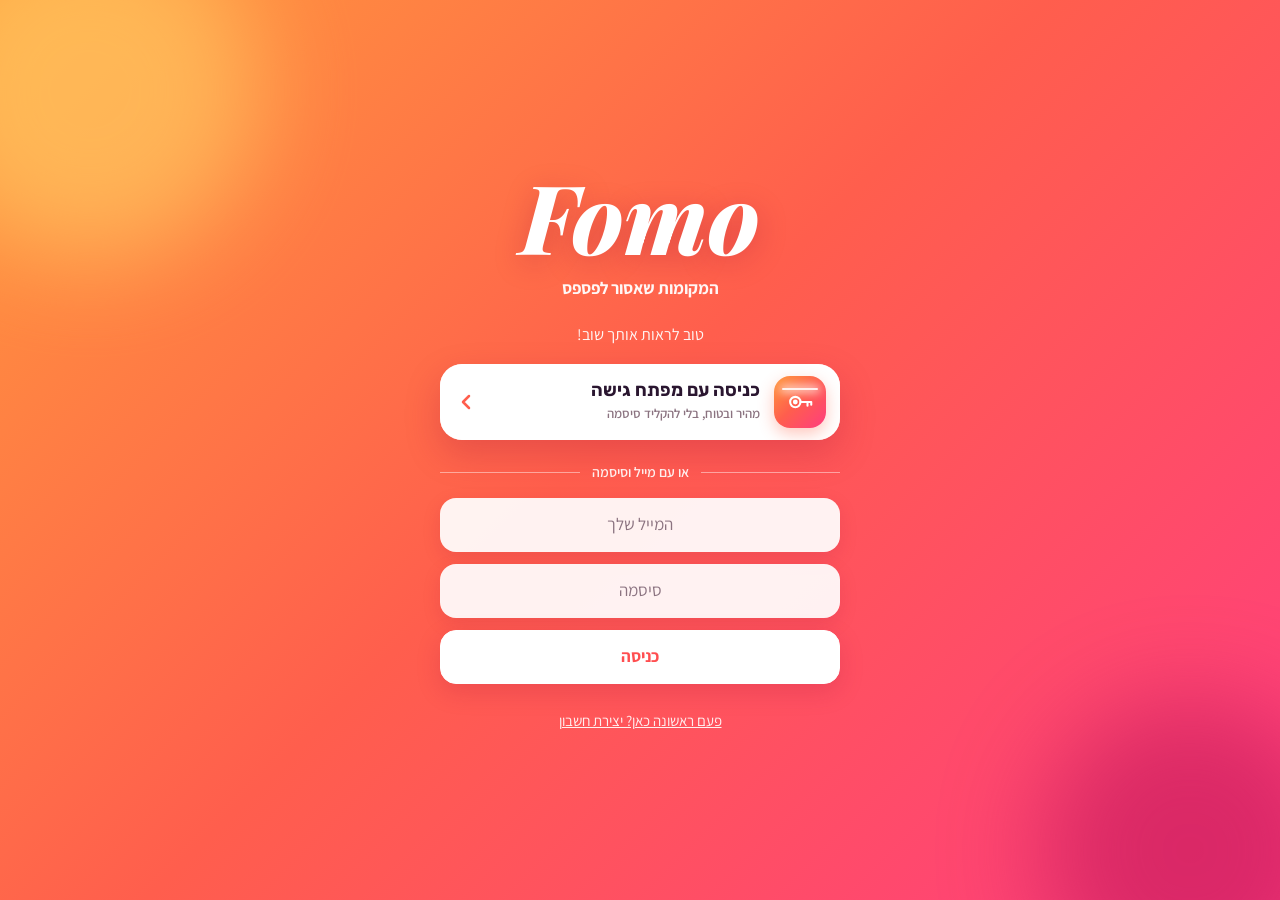
==== commit 13fca394: "v56: slim home header (option F) - centred Fomo, one capsule for bell/groups/settings Co-Authored-By" ====
--- a/index.html
+++ b/index.html
@@ -9,15 +9,15 @@
 <meta name="mobile-web-app-capable" content="yes">
 <meta name="apple-mobile-web-app-status-bar-style" content="black-translucent">
 <meta name="apple-mobile-web-app-title" content="Fomo">
-<script>try{var d=document.documentElement,t=localStorage.getItem("rs-theme");if(t)d.dataset.theme=t;var f=localStorage.getItem("rs-fs");if(f)d.dataset.fs=f;if(localStorage.getItem("rs-hc"))d.dataset.hc="1"}catch(e){}</script>
+<script>try{var d=document.documentElement,t=localStorage.getItem("rs-theme");if(t)d.dataset.theme=t;var f=localStorage.getItem("rs-fs");if(f)d.dataset.fs=f;if(localStorage.getItem("rs-hc"))d.dataset.hc="1";var ac=localStorage.getItem("rs-accent");if(ac)d.dataset.accent=ac}catch(e){}</script>
 <link rel="manifest" href="manifest.webmanifest">
 <link rel="icon" href="icons/icon-192.png">
 <link rel="apple-touch-icon" href="icons/apple-touch-icon.png">
 <link rel="preconnect" href="https://fonts.googleapis.com">
 <link href="https://fonts.googleapis.com/css2?family=Frank+Ruhl+Libre:wght@700;900&family=Playfair+Display:ital,wght@1,800&family=Rubik:wght@500;700;800&family=Assistant:wght@400;600;700&display=swap" rel="stylesheet">
-<link rel="stylesheet" href="vendor/leaflet.css?v=54">
-<link rel="stylesheet" href="vendor/markercluster.css?v=54">
-<link rel="stylesheet" href="style.css?v=54">
+<link rel="stylesheet" href="vendor/leaflet.css?v=56">
+<link rel="stylesheet" href="vendor/markercluster.css?v=56">
+<link rel="stylesheet" href="style.css?v=56">
 </head>
 <body class="splashing">
 <div id="splash" role="presentation">
@@ -47,7 +47,7 @@
         <button class="btn ghost" id="pickBtn" type="button"><svg viewBox="0 0 24 24" fill="none" stroke="currentColor" stroke-width="2"><rect x="3" y="3" width="18" height="18" rx="4"/><circle cx="8.5" cy="8.5" r="1.3" fill="currentColor"/><circle cx="15.5" cy="15.5" r="1.3" fill="currentColor"/><circle cx="12" cy="12" r="1.3" fill="currentColor"/></svg>לאן הולכים הערב?</button>
         <button class="btn" id="addBtn" type="button"><svg viewBox="0 0 24 24" fill="none" stroke="currentColor" stroke-width="2.5"><path d="M12 5v14M5 12h14"/></svg>מסעדה חדשה</button>
         <button class="btn ghost icon bell-btn" id="bellBtn" type="button" aria-label="מה חדש"><svg viewBox="0 0 24 24" fill="none" stroke="currentColor" stroke-width="2" stroke-linecap="round" stroke-linejoin="round"><path d="M6 8a6 6 0 0 1 12 0c0 7 3 9 3 9H3s3-2 3-9M10.3 21a1.9 1.9 0 0 0 3.4 0"/></svg><span class="bell-n" hidden></span></button>
-        <button class="btn ghost" id="listBtn" type="button"><svg viewBox="0 0 24 24" fill="none" stroke="currentColor" stroke-width="2"><path d="M8 6h13M8 12h13M8 18h13M3 6h.01M3 12h.01M3 18h.01"/></svg>הקבוצות שלי</button>
+        <button class="btn ghost" id="listBtn" type="button" aria-label="הקבוצות שלי"><svg viewBox="0 0 24 24" fill="none" stroke="currentColor" stroke-width="2" stroke-linecap="round" stroke-linejoin="round" aria-hidden="true"><circle cx="9" cy="8" r="3.5"/><path d="M2.5 20a6.5 6.5 0 0 1 13 0"/><path d="M16 4.5a3.5 3.5 0 0 1 0 7M18 14.5a6.5 6.5 0 0 1 3.5 5.5"/></svg>הקבוצות שלי</button>
         <button class="btn ghost icon" id="setBtn" type="button" aria-label="הגדרות" title="הגדרות"><svg viewBox="0 0 24 24" fill="none" stroke="currentColor" stroke-width="2"><circle cx="12" cy="12" r="3"/><path d="M19.4 15a1.7 1.7 0 0 0 .3 1.8l.1.1a2 2 0 1 1-2.8 2.8l-.1-.1a1.7 1.7 0 0 0-1.8-.3 1.7 1.7 0 0 0-1 1.5V21a2 2 0 1 1-4 0v-.1a1.7 1.7 0 0 0-1.1-1.5 1.7 1.7 0 0 0-1.8.3l-.1.1a2 2 0 1 1-2.8-2.8l.1-.1a1.7 1.7 0 0 0 .3-1.8 1.7 1.7 0 0 0-1.5-1H3a2 2 0 1 1 0-4h.1a1.7 1.7 0 0 0 1.5-1.1 1.7 1.7 0 0 0-.3-1.8l-.1-.1a2 2 0 1 1 2.8-2.8l.1.1a1.7 1.7 0 0 0 1.8.3H9a1.7 1.7 0 0 0 1-1.5V3a2 2 0 1 1 4 0v.1a1.7 1.7 0 0 0 1 1.5 1.7 1.7 0 0 0 1.8-.3l.1-.1a2 2 0 1 1 2.8 2.8l-.1.1a1.7 1.7 0 0 0-.3 1.8V9a1.7 1.7 0 0 0 1.5 1H21a2 2 0 1 1 0 4h-.1a1.7 1.7 0 0 0-1.5 1z"/></svg></button>
       </div>
     </div>
@@ -63,23 +63,22 @@
 <main>
   <section class="view" id="v-list">
     <div class="band wrap notices" id="pollBar"></div>
-    <div class="band tools wrap">
-      <div class="seg" role="group" aria-label="סינון לפי מצב">
+    <div class="flt-ov" id="fltOv" hidden><div class="sxp-bd" data-flt-x></div><div class="flt" role="dialog" aria-modal="true" aria-labelledby="fltT"><div class="flt-h"><b id="fltT">תצוגה ומיון</b><button type="button" class="sxp-x" data-flt-x aria-label="סגירה">×</button></div>
+      <div class="sx-h">מה להציג</div><div class="seg flt-seg" role="group" aria-label="סינון לפי מצב">
         <button type="button" data-view="all" aria-pressed="true">הכל</button>
         <button type="button" data-view="want" aria-pressed="false">רוצים ללכת</button>
         <button type="button" data-view="been" aria-pressed="false">היינו</button>
         <button type="button" data-view="match" aria-pressed="false">שנינו רוצים השבוע</button>
       </div>
-      <span class="sx-qwrap"><span class="sx-spark" aria-hidden="true">✨</span><input class="search" id="q" type="search" enterkeyhint="search" placeholder="חיפוש חכם: שם, או ״בר יין שקט״" aria-label="חיפוש חכם"></span>
-      <div class="sortrow"><select id="sort" aria-label="מיון">
+      <div class="sx-h">מיון</div><div class="flt-pills" role="group" aria-label="מיון"><button type="button" data-sortv="recent" aria-pressed="true">עודכנו לאחרונה</button><button type="button" data-sortv="rating" aria-pressed="false">הכי אהבנו</button><button type="button" data-sortv="visit" aria-pressed="false">ביקור אחרון</button><button type="button" data-sortv="name" aria-pressed="false">לפי שם</button><button type="button" data-sortv="near" aria-pressed="false">📍 הכי קרוב</button></div><select id="sort" hidden aria-label="מיון">
         <option value="recent">עודכנו לאחרונה</option>
         <option value="rating">הכי אהבנו</option>
         <option value="visit">ביקור אחרון</option>
         <option value="name">לפי שם</option>
         <option value="near">הכי קרוב אליי</option>
-      </select><button class="btn mobonly" id="pickBtnM" type="button"><svg viewBox="0 0 24 24" fill="none" stroke="currentColor" stroke-width="2"><rect x="3" y="3" width="18" height="18" rx="4"/><circle cx="8.5" cy="8.5" r="1.3" fill="currentColor"/><circle cx="15.5" cy="15.5" r="1.3" fill="currentColor"/><circle cx="12" cy="12" r="1.3" fill="currentColor"/></svg>לאן הולכים?</button></div>
-    </div>
-    <div class="stk-sen" id="stkSen" aria-hidden="true"></div><div class="band wrap stickybar" id="stickyBar"><div class="chips" id="cuis" role="toolbar" aria-label="סינון מהיר"></div><div class="chips featrow" id="featRow" role="group" aria-label="סינון לפי תכונות" hidden></div></div>
+      </select>
+      <button type="button" class="btn pri flt-go" data-flt-x>הצגה</button></div></div>
+    <div class="stk-sen" id="stkSen" aria-hidden="true"></div><div class="band wrap stickybar" id="stickyBar"><div class="stkrow"><button type="button" class="sxbtn" id="sxBtn" aria-label="חיפוש"><svg viewBox="0 0 24 24" fill="none" stroke="currentColor" stroke-width="2.2" stroke-linecap="round"><circle cx="11" cy="11" r="7"/><path d="M20 20l-4-4"/></svg></button><button type="button" class="sxbtn" id="fltBtn" aria-label="תצוגה ומיון" aria-haspopup="dialog"><svg viewBox="0 0 24 24" fill="none" stroke="currentColor" stroke-width="2.2" stroke-linecap="round"><path d="M4 7h10M18 7h2M4 17h4M12 17h8"/><circle cx="16" cy="7" r="2"/><circle cx="10" cy="17" r="2"/></svg><i class="dot" hidden></i></button><div class="chips" id="cuis" role="toolbar" aria-label="סינון מהיר"></div><button type="button" class="sxbtn pickic mobonly" id="pickBtnM" aria-label="לאן הולכים? הגרלה"><svg viewBox="0 0 24 24" fill="none" stroke="currentColor" stroke-width="2"><rect x="3" y="3" width="18" height="18" rx="4"/><circle cx="8.5" cy="8.5" r="1.3" fill="currentColor"/><circle cx="15.5" cy="15.5" r="1.3" fill="currentColor"/><circle cx="12" cy="12" r="1.3" fill="currentColor"/></svg></button></div><div class="chips featrow" id="featRow" role="group" aria-label="סינון לפי תכונות" hidden></div></div>
     <div class="band wrap"><div id="friendsLoved"></div><p class="status" id="status"></p><div class="grid" id="grid"></div></div>
   </section>
   <section class="view band wrap" id="v-map" hidden>
@@ -114,8 +113,8 @@
 <div class="utoast" id="utoast" hidden role="status"><span id="utTxt"></span><button type="button" id="utBtn">ביטול</button><i id="utBar"></i></div>
 <div class="ptr" id="ptr" aria-hidden="true"><svg viewBox="0 0 24 24" fill="none" stroke="currentColor" stroke-width="2.4" stroke-linecap="round"><path d="M12 4v12M6 10l6 6 6-6"/></svg></div>
 <datalist id="cuisList"><option>איטלקי</option><option>אסייתי</option><option>יפני / סושי</option><option>בשרים</option><option>דגים ופירות ים</option><option>ים-תיכוני</option><option>המבורגר</option><option>פיצה</option><option>מקסיקני</option><option>הודי</option><option>מסעדת שף</option><option>בר קוקטיילים</option><option>בר יין</option><option>פאב</option><option>קפה ובראנץ'</option><option>טבעוני</option><option>חומוס ומזרחי</option><option>קינוחים</option></datalist>
-<script src="config.js?v=54"></script>
-<script src="vendor/supabase.js?v=54"></script>
-<script src="app.js?v=54"></script>
+<script src="config.js?v=56"></script>
+<script src="vendor/supabase.js?v=56"></script>
+<script src="app.js?v=56"></script>
 </body>
 </html>
--- a/style.css
+++ b/style.css
@@ -1040,3 +1040,182 @@
 .sec.set-flash,#sb .set-flash{animation:setFl 1.6s 1}
 @keyframes setFl{0%,100%{box-shadow:none}30%{box-shadow:0 0 0 4px #ffb547}}
 @media(min-width:900px){.set-tabs{top:12px}}
+/* v55: OpenStreetMap attribution under search results */
+.sx-attr{margin:6px 2px 0;font-size:12px;color:var(--mute)}.sx-attr a{color:inherit}
+/* ===== v56: search window ===== */
+.stkrow{display:flex;align-items:center;gap:8px}
+.stkrow #cuis{flex:1;min-width:0}
+.sxbtn{flex:none;width:40px;height:40px;border-radius:50%;border:1.5px solid var(--line);background:var(--card);color:var(--ink);display:inline-flex;align-items:center;justify-content:center;cursor:pointer;box-shadow:var(--shadow-sm);transition:transform .2s var(--spring),border-color .2s}
+.sxbtn svg{width:20px;height:20px}.sxbtn:active{transform:scale(.92)}.sxbtn:hover{border-color:var(--red)}
+body.sxp-on{overflow:hidden}
+.sxp-ov{position:fixed;inset:0;z-index:40;display:flex;justify-content:center;align-items:flex-start;padding:max(10px,env(safe-area-inset-top)) 10px 10px}
+.sxp-ov[hidden]{display:none}
+.sxp-bd{position:absolute;inset:0;background:#2a163044;-webkit-backdrop-filter:blur(3px);backdrop-filter:blur(3px);animation:fadeIn .2s}
+.sxp{position:relative;width:100%;max-width:640px;max-height:calc(100dvh - 20px);display:flex;flex-direction:column;background:var(--bg);border-radius:24px;box-shadow:0 24px 70px #2a163055;overflow:hidden;animation:sxpIn .28s var(--ease)}
+@keyframes sxpIn{from{opacity:0;transform:translateY(-14px) scale(.98)}to{opacity:1;transform:none}}
+@keyframes fadeIn{from{opacity:0}to{opacity:1}}
+.sxp-top{display:flex;gap:8px;align-items:center;padding:12px 12px 6px}
+.sxp-top .sx-qwrap{flex:1;min-width:0}.sxp-top .search{width:100%}
+.sxp-x{flex:none;width:42px;height:42px;border-radius:50%;border:0;background:var(--soft);font-size:24px;line-height:1;cursor:pointer;color:var(--ink)}
+.sxp-chips{display:flex;gap:6px;overflow-x:auto;scrollbar-width:none;padding:4px 12px 10px;-webkit-overflow-scrolling:touch;border-bottom:1px solid var(--line)}
+.sxp-chips::-webkit-scrollbar{display:none}.sxp-chips .chip{flex:none;min-height:32px;font-size:13px;padding:0 12px}
+.sxp-body{overflow-y:auto;padding:10px 12px 16px;display:grid;gap:10px;align-content:start;overscroll-behavior:contain}
+.sxp-sec{display:grid;gap:8px}.sxp-sec .sx-h{margin:2px 2px 0}
+.sxp-sugs{display:flex;flex-wrap:wrap;gap:6px}
+.sxp-sug{border:1.5px solid var(--line);background:var(--card);border-radius:999px;padding:6px 12px;font:600 14px Assistant,sans-serif;color:var(--ink);cursor:pointer}
+.sxp-list{display:grid;gap:2px;background:var(--card);border-radius:18px;padding:4px;box-shadow:var(--shadow-sm)}
+.sxp-s{display:flex;gap:10px;align-items:center;text-align:start;border:0;background:none;padding:9px 10px;border-radius:14px;cursor:pointer;color:var(--ink);font:inherit}
+.sxp-s:hover,.sxp-s:focus-visible{background:var(--soft)}
+.sxp-s i{font-style:normal;width:30px;height:30px;flex:none;border-radius:10px;background:var(--soft);display:flex;align-items:center;justify-content:center;font-size:15px}
+.sxp-s span{display:flex;flex-direction:column;min-width:0}.sxp-s b{font-size:15px}.sxp-s small{color:var(--mute);font-size:12.5px}
+.sxp-go{justify-self:start;border:0;background:none;color:var(--red);font:800 15px Rubik,sans-serif;cursor:pointer;padding:6px 4px}
+.sxp-head{display:flex;justify-content:space-between;align-items:center;gap:8px;flex-wrap:wrap}
+.sxp-view{flex:none}.sxp-view button{min-height:32px;padding:0 12px;font-size:13.5px}
+.sxp-row{padding:10px}.sxp-row .sx-av{width:48px;height:48px;font-size:21px;border-radius:14px}
+.sxp-why{color:var(--mute);font-size:13px;font-weight:700;margin-top:2px}
+.sxp-bk{display:inline-block;margin-top:4px;font-size:13px;font-weight:800;color:var(--red);text-decoration:none}
+.sxp-relax{margin:0 2px;font-size:14px;color:var(--ink);background:#FFF4D6;border-radius:12px;padding:8px 12px}
+.sxp-more{justify-self:center}
+.sxp-empty{text-align:center;color:var(--mute);padding:20px 0}
+.sxp-mapw{position:relative}.sxp-map{height:min(52dvh,440px);border-radius:18px;overflow:hidden;box-shadow:var(--shadow-sm)}
+.sxp-area{position:absolute;top:10px;left:50%;transform:translateX(-50%);z-index:500}
+@media (prefers-color-scheme:dark){.sxp-relax{background:#3a2e14}}
+.sxp-view{margin-inline-start:auto}
+.sxp-row .sx-add{padding:7px 10px;font-size:13px}.sxp-row .sx-in{padding:7px 10px}
+.sxp-row .sx-t .meta{white-space:nowrap;overflow:hidden;text-overflow:ellipsis}
+/* search results: swipeable cards instead of a long list */
+.sxp-car{display:grid;grid-auto-flow:column;grid-auto-columns:minmax(230px,78%);gap:10px;overflow-x:auto;overscroll-behavior-x:contain;scroll-snap-type:x mandatory;scrollbar-width:none;padding:2px 2px 8px;margin:0 -12px;padding-inline:12px;scroll-padding-inline:12px}
+.sxp-car::-webkit-scrollbar{display:none}
+.sxp-car .sxp-row{scroll-snap-align:start;display:grid;grid-template-columns:48px 1fr;grid-template-rows:auto 1fr auto;align-content:start;gap:4px 10px;background:var(--card);border-radius:18px;box-shadow:var(--shadow-sm);padding:12px;min-height:148px}
+.sxp-car .sxp-row .sx-av{grid-row:1/3}
+.sxp-car .sxp-row .sx-t{min-width:0}
+.sxp-car .sxp-row .sx-t b{display:block;white-space:nowrap;overflow:hidden;text-overflow:ellipsis}
+.sxp-car .sxp-row>.sx-add,.sxp-car .sxp-row>.sx-in{grid-column:1/-1;justify-self:stretch;text-align:center;margin-top:6px}
+.sxp-swipe{margin-inline-start:auto;font-size:12px;color:var(--mute);font-weight:700}
+.sx-h:has(.sxp-swipe){display:flex;align-items:center;gap:6px}
+/* ===== v56: tidier home ===== */
+.sxbtn{position:relative}
+.sxbtn.on{border-color:var(--red);color:var(--red)}
+.sxbtn .dot{position:absolute;top:6px;inset-inline-end:6px;width:8px;height:8px;border-radius:50%;background:var(--red);box-shadow:0 0 0 2px var(--card)}
+.sxbtn.pickic{background:linear-gradient(135deg,#FF8A3D,#FF3D6E);color:#fff;border-color:transparent}
+@media (min-width:821px){.sxbtn.pickic{display:none}}
+.flt-ov{position:fixed;inset:0;z-index:40;display:flex;justify-content:center;align-items:flex-start;padding:max(10px,env(safe-area-inset-top)) 10px 10px}
+.flt-ov[hidden]{display:none}
+.flt{position:relative;width:100%;max-width:520px;background:var(--bg);border-radius:24px;box-shadow:0 24px 70px #2a163055;padding:14px 14px 16px;display:grid;gap:10px;animation:sxpIn .28s var(--ease)}
+.flt-h{display:flex;justify-content:space-between;align-items:center}.flt-h b{font:800 18px Rubik,sans-serif}
+.flt-seg{display:grid;grid-template-columns:1fr 1fr;gap:6px;background:none;padding:0;box-shadow:none}
+.flt-seg button,.flt-pills button{min-height:42px;border-radius:14px;border:1.5px solid var(--line);background:var(--card);font:700 14.5px Assistant,sans-serif;color:var(--ink);cursor:pointer;padding:0 10px}
+.flt-seg button[aria-pressed="true"],.flt-pills button[aria-pressed="true"]{border-color:transparent;background:linear-gradient(135deg,#FF8A3D,#FF3D6E);color:#fff;box-shadow:0 6px 16px #ff3d6e33}
+.flt-pills{display:flex;flex-wrap:wrap;gap:6px}.flt-pills button{border-radius:999px;min-height:36px}
+.flt-go{margin-top:4px;justify-self:stretch}
+/* notices: one line, the rest behind "עוד" */
+.notices.stack>.notice:not(:first-child){display:none}
+.nz-more{justify-self:start;align-self:flex-start;border:0;background:none;color:var(--red);font:800 14px Rubik,sans-serif;cursor:pointer;padding:0 4px;margin-top:-4px}
+.notice.near{border-inline-start:4px solid #14B88A}
+/* place card */
+.dmore{display:inline-block}.dmore>summary{list-style:none;cursor:pointer}.dmore>summary::-webkit-details-marker{display:none}
+.dmore[open]{display:block;width:100%}.dmore[open]>.row{margin-top:8px}
+.dsec>summary{list-style:none;cursor:pointer;display:flex;flex-direction:column;gap:2px}.dsec>summary::-webkit-details-marker{display:none}
+.dsec>summary h4{display:flex;align-items:center;gap:6px;margin:0}.dsec>summary h4::after{content:"▾";font-size:13px;color:var(--mute);transition:transform .2s}
+.dsec[open]>summary h4::after{transform:rotate(180deg)}.dsec>summary small{color:var(--mute);font-size:13px}
+/* me */
+.me-h{font:800 14px Rubik,sans-serif;color:var(--mute);margin:18px 4px 8px}
+/* search extras */
+.sxp-pct{display:inline-block;margin-inline-start:6px;font:800 12px Rubik,sans-serif;color:#0E8F6B;background:#E3F8F0;border-radius:999px;padding:2px 7px;vertical-align:middle}
+.sxp-new{display:inline-block;margin-inline-start:6px;font:800 11px Rubik,sans-serif;color:#fff;background:#7C5CFF;border-radius:999px;padding:2px 7px;vertical-align:middle}
+.sxp-addr{display:grid;gap:10px}
+@media (prefers-color-scheme:dark){.sxp-pct{background:#123a2e;color:#5fe0b5}}
+/* ===== v56: accent colours ===== */
+:root[data-accent=berry]{--grad:linear-gradient(135deg,#C04BFF 0%,#E0409F 55%,#FF3D8B 100%);--red:light-dark(#C2389A,#E36BC3);--redd:light-dark(#A22A80,#C04BFF)}
+:root[data-accent=ocean]{--grad:linear-gradient(135deg,#1FB6FF 0%,#2D88FF 50%,#3D5AFE 100%);--red:light-dark(#2563EB,#5B9BFF);--redd:light-dark(#1D4ED8,#3D7BFF)}
+:root[data-accent=mint]{--grad:linear-gradient(135deg,#1FD1A0 0%,#14B88A 50%,#0E9F7A 100%);--red:light-dark(#0E9F7A,#3BD9A8);--redd:light-dark(#0A7F61,#1FB88A)}
+:root[data-accent=night]{--grad:linear-gradient(135deg,#8B7BFF 0%,#6C63FF 45%,#3A2A9E 100%);--red:light-dark(#5B50E8,#9A90FF);--redd:light-dark(#4338CA,#7C72FF)}
+.accents{display:flex;flex-wrap:wrap;gap:10px}
+.acc{display:flex;flex-direction:column;align-items:center;gap:4px;border:0;background:none;cursor:pointer;font:700 12.5px Assistant,sans-serif;color:var(--ink)}
+.acc i{width:44px;height:44px;border-radius:50%;background:var(--a);box-shadow:var(--shadow-sm);outline:3px solid transparent;outline-offset:2px;transition:outline-color .2s}
+.acc[aria-pressed="true"] i{outline-color:var(--ink)}
+/* gradients that used the fixed sunset colours follow the accent */
+.flt-seg button[aria-pressed="true"],.flt-pills button[aria-pressed="true"],.sxbtn.pickic{background:var(--grad)}
+/* who's coming, booking, quick stars, poll deadline, share formats */
+.rsvp-seg{display:flex;gap:6px}.rsvp-seg button{flex:1}
+.notice.book{border-inline-start:4px solid var(--brass)}
+.qstars{display:flex;gap:2px;margin-top:4px}.qstars button{border:0;background:none;font-size:26px;line-height:1;color:var(--line);cursor:pointer;padding:0 2px;transition:transform .15s var(--spring),color .15s}
+.qstars button:hover,.qstars button:focus-visible,.qstars:hover button:has(~ button:hover){color:var(--brass)}.qstars button:active{transform:scale(1.25)}
+.poll-end{margin:8px 0 0;font-weight:800;color:var(--red)}
+.cardfmt{display:grid;grid-template-columns:1fr 1fr;gap:12px;margin-top:14px;align-items:start}
+.cardfmt figure{margin:0;display:grid;gap:8px;justify-items:center}.cardfmt img{width:100%;border-radius:16px;box-shadow:var(--shadow)}
+.cardfmt figcaption{font-weight:800}.cardfmt .btn{width:100%;justify-content:center}
+.closedrep{display:block;margin-top:10px;font-size:13px;color:var(--mute)}
+#impPaste{width:100%;resize:vertical;font:inherit}
+.sec.rsvp{display:block}.rsvp .rsvp-seg{display:grid;grid-template-columns:repeat(3,1fr);gap:6px;width:100%;background:none;padding:0;box-shadow:none;margin-top:8px}
+.rsvp .rsvp-seg button{min-height:42px;border-radius:14px;border:1.5px solid var(--line);background:var(--card);font:700 14.5px Assistant,sans-serif;color:var(--ink)}
+.rsvp .rsvp-seg button[aria-pressed="true"]{background:var(--grad);color:#fff;border-color:transparent}
+.notice.book{flex-wrap:wrap}.notice.book .nbtns{flex-basis:100%;justify-content:flex-start;padding-inline-start:52px}
+/* v56: provenance, moved, duplicates, companions, offline, pick */
+.prov{margin:8px 0 0;font-size:12.5px;color:var(--mute);font-weight:700}
+.gone-sec.mv{background:color-mix(in srgb,var(--brass) 12%,var(--card))}
+.dupw:empty{display:none}.dupw{margin:6px 0 2px;padding:8px 12px;border-radius:12px;background:#FFF4D6;color:#5a4300;font-size:14px}
+@media (prefers-color-scheme:dark){.dupw{background:#3a2e14;color:#ffe3a3}}
+.wchips{display:flex;flex-wrap:wrap;gap:6px;flex:1 1 100%;grid-column:1/-1}
+.offbar{position:fixed;inset-inline:12px;bottom:calc(92px + env(safe-area-inset-bottom));z-index:30;display:grid;gap:2px;padding:12px 14px;border-radius:16px;background:#2A1630;color:#fff;box-shadow:0 12px 30px #2a163055;font-size:13.5px;animation:sxpIn .3s var(--ease)}
+.offbar b{font:800 15px Rubik,sans-serif}.offbar span{opacity:.88}
+.pick .nm.spin{filter:blur(.4px);opacity:.85}
+.pick .nm.tick{animation:pkTick .12s ease-out}
+.pick .nm.won{animation:pkWon .6s var(--spring)}
+@keyframes pkTick{from{transform:translateY(-30%);opacity:.3}to{transform:none;opacity:1}}
+@keyframes pkWon{0%{transform:scale(.7);opacity:.4}60%{transform:scale(1.12)}100%{transform:scale(1);opacity:1}}
+@media (prefers-reduced-motion:reduce){.pick .nm.tick,.pick .nm.won{animation:none}}
+/* ===== v56 round 4: icons, spacing, emoji, empty states, swipe, + menu, splash demo ===== */
+:root{--s1:4px;--s2:8px;--s3:12px;--s4:16px;--s5:24px}
+.i2{width:1.15em;height:1.15em;flex:none;vertical-align:-.2em;margin-inline-end:.35em}
+.chip .i2,.sxp-sug .i2{width:16px;height:16px}
+.me-grid span .i2{width:26px;height:26px;margin:0;color:var(--red)}
+/* consistent spacing in the new parts */
+.sxp-body,.flt{gap:var(--s3)}.sxp-sec{gap:var(--s2)}.sxp-chips,.sxp-sugs,.flt-pills,.wchips,.accents{gap:var(--s2)}
+.sxp-car{gap:var(--s3)}.sxp-car .sxp-row{padding:var(--s3)}.me-h{margin:var(--s5) var(--s1) var(--s2)}
+/* personal emoji */
+.avpick{display:grid;grid-template-columns:repeat(8,1fr);gap:var(--s2)}
+.avpick button{aspect-ratio:1;border-radius:14px;border:1.5px solid var(--line);background:var(--card);font-size:22px;cursor:pointer;transition:transform .15s var(--spring)}
+.avpick button[aria-pressed="true"]{border-color:transparent;background:var(--grad);transform:scale(1.06)}
+.rsvp-l b{color:var(--ink)}
+/* empty states */
+.empty.ill{text-align:center}.ill-art{color:var(--ink);width:min(240px,70%);margin:0 auto var(--s3)}.ill-art.sm{width:min(180px,55%)}.ill-art svg{width:100%;height:auto;display:block}
+.ideas{display:grid;gap:var(--s2);margin-top:var(--s3);text-align:start}
+.idea{display:grid;gap:2px;border:1.5px solid var(--line);background:var(--card);border-radius:16px;padding:var(--s3) var(--s4);cursor:pointer;color:var(--ink);font:inherit;transition:transform .15s var(--spring),border-color .2s}
+.idea:hover{border-color:var(--red)}.idea:active{transform:scale(.98)}.idea b{font:800 15.5px Rubik,sans-serif;display:flex;align-items:center}.idea small{color:var(--mute)}
+/* swipe a card */
+#grid .card{position:relative}
+#grid .card.swiping{transition:none!important;z-index:2}
+#grid .card:not(.swiping){transition:transform .25s var(--spring)}
+#grid .card[data-sw]::after{content:attr(data-sw);position:absolute;inset:0;border-radius:inherit;display:flex;align-items:center;justify-content:center;font:800 22px Rubik,sans-serif;color:#fff;opacity:var(--swp,0);pointer-events:none}
+#grid .card[data-sw=want]::after{content:"♥ בא לי";background:color-mix(in srgb,#FF3D6E 78%,transparent)}
+#grid .card[data-sw=been]::after{content:"✓ היינו";background:color-mix(in srgb,#14B88A 80%,transparent)}
+/* hold + for shortcuts */
+.plusmenu{position:fixed;left:50%;bottom:calc(96px + env(safe-area-inset-bottom));transform:translateX(-50%);z-index:45;display:grid;gap:4px;min-width:230px;padding:var(--s2);border-radius:20px;background:var(--card);box-shadow:0 20px 60px #2a163055;animation:sxpIn .22s var(--ease)}
+.plusmenu[hidden]{display:none}
+.plusmenu button{display:flex;align-items:center;gap:var(--s2);border:0;background:none;padding:var(--s3);border-radius:14px;font:700 15.5px Assistant,sans-serif;color:var(--ink);cursor:pointer;text-align:start}
+.plusmenu button:hover,.plusmenu button:focus-visible{background:var(--soft)}.plusmenu .i2{color:var(--red);width:20px;height:20px}
+/* splash demo: shorter */
+#splash.fast *{animation-duration:.45s!important;animation-delay:0s!important}
+.plusmenu{left:0;right:0;margin-inline:auto;width:max-content;transform:none}
+/* reinforcement */
+.badges2{display:flex;flex-wrap:wrap;gap:6px;margin-top:8px}
+.badge2{display:inline-flex;align-items:center;gap:4px;padding:4px 10px;border-radius:999px;background:color-mix(in srgb,var(--brass) 18%,var(--card));font:800 12.5px Rubik,sans-serif;color:var(--ink)}
+.badge2.fire{background:color-mix(in srgb,#FF5E4D 16%,var(--card))}.badge2.next{background:none;border:1.5px dashed var(--line);color:var(--mute)}
+.notice.loved{border-inline-start:4px solid #FF3D6E}
+
+/* v56 header (option F): slim band, big centred Fomo, one capsule for bell / groups / settings */
+@media(max-width:700px){
+  header.band{padding:max(env(safe-area-inset-top),10px) 14px 12px}
+  header .top{display:grid;grid-template-columns:1fr auto 1fr;align-items:center;gap:0}
+  header .top>div:first-child{display:contents}
+  .brand{grid-column:2;grid-row:1;font-size:28px;margin:0;opacity:1;letter-spacing:.5px;text-shadow:0 2px 14px #b8203a40}
+  #app h1{grid-column:1/-1;grid-row:2;font-size:24px;line-height:1.15;margin-top:4px;padding:0 4px}
+  .stats{grid-column:1/-1;grid-row:3;margin-top:1px;padding:0 4px}
+  .greet{grid-column:1/-1;grid-row:4;padding:0 4px;margin-top:2px}
+  .hbtns{grid-column:3;grid-row:1;justify-self:end;gap:0;border-radius:999px;background:#ffffff2b;border:1px solid #ffffff4d}
+  header .hbtns .btn,header .hbtns #bellBtn,header .hbtns #listBtn,header .hbtns #setBtn{width:42px;min-height:38px;height:38px;padding:0;border:0;border-radius:999px;background:transparent;backdrop-filter:none;-webkit-backdrop-filter:none;position:relative;box-shadow:none}
+  header .hbtns .btn:active{background:#ffffff26}
+  #listBtn::before,#setBtn::before{content:'';position:absolute;inset-inline-start:0;top:10px;bottom:10px;width:1px;background:#ffffff59}
+  header .hbtns .bell-n{top:1px;inset-inline-start:3px;min-width:16px;height:16px;padding:0 4px;font-size:10px;line-height:16px}
+}
